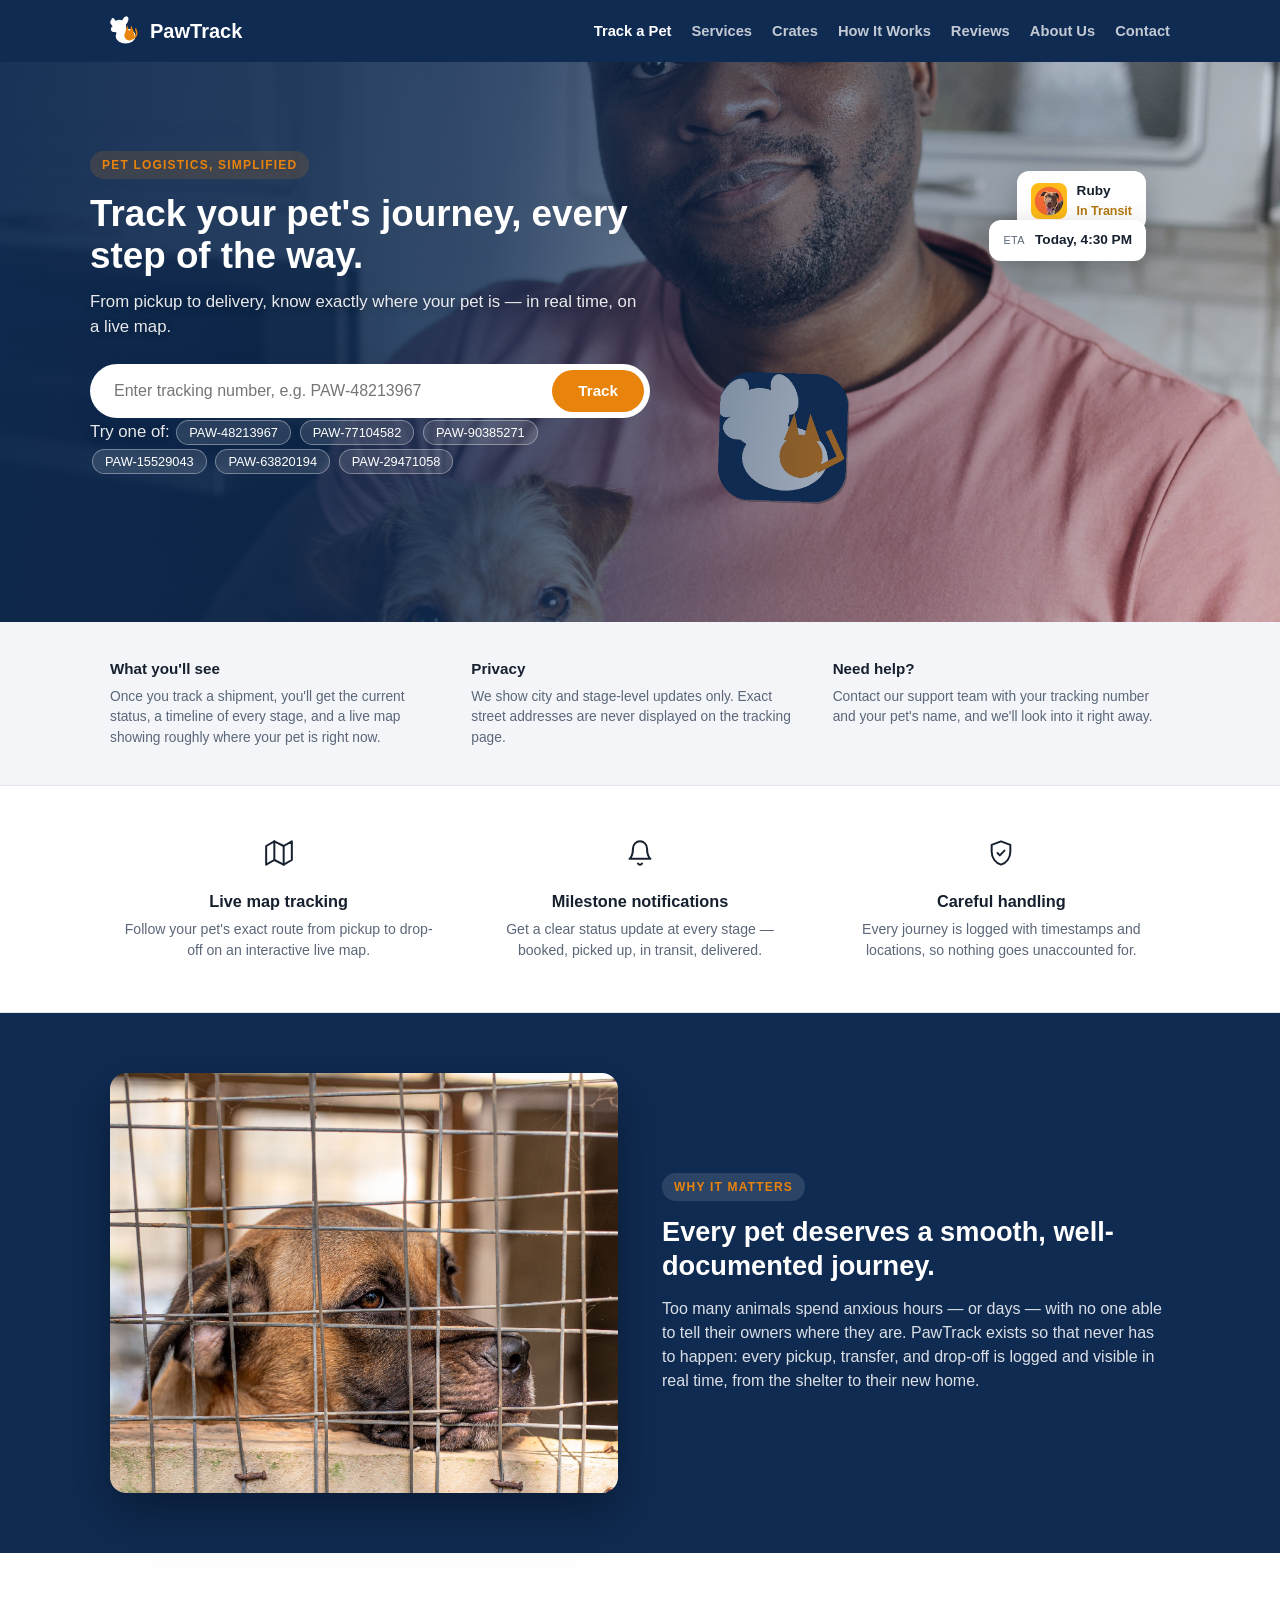
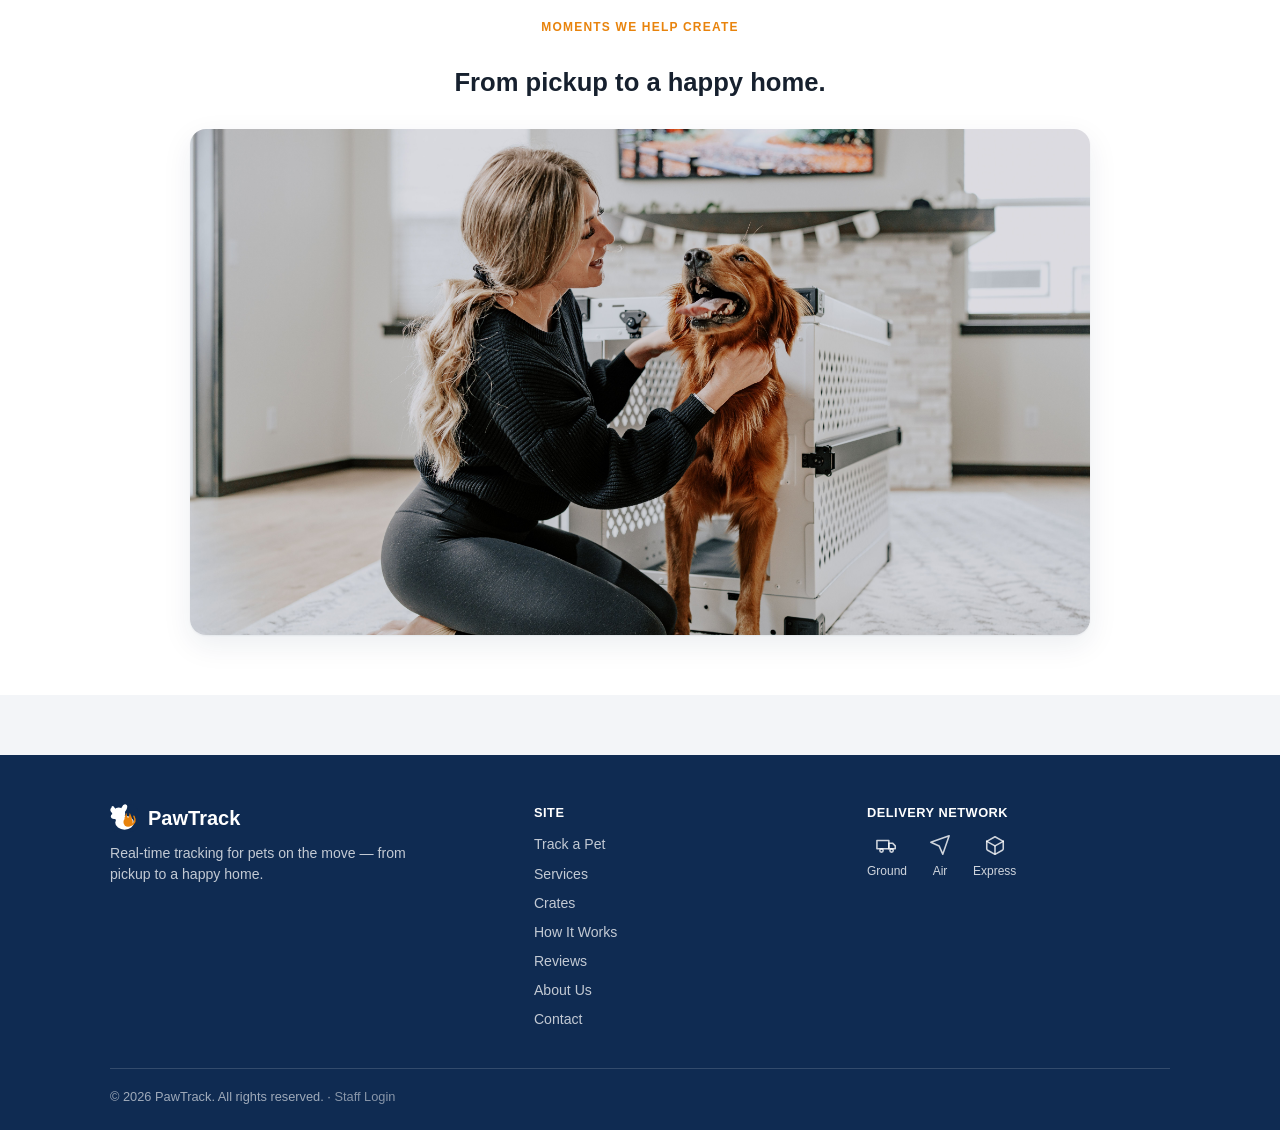
==== index.html @ 861f43b5 "Redesign hero as full-bleed branded photo, add staff login link, and remove placeholder pet images f" ====
<!DOCTYPE html>
<html lang="en">
<head>
<meta charset="UTF-8">
<meta name="viewport" content="width=device-width, initial-scale=1.0">
<title>PawTrack — Pet Transport Tracking</title>
<link rel="icon" type="image/svg+xml" href="assets/logo.svg">
<link rel="stylesheet" href="vendor/leaflet/leaflet.css">
<link rel="stylesheet" href="css/styles.css">
</head>
<body>

<header class="site-header">
  <div class="header-inner">
    <a href="index.html" class="brand">
      <img class="brand-mark" src="assets/logo.svg" width="30" height="30" alt="">
      <span class="brand-name">PawTrack</span>
    </a>
    <nav class="header-nav">
      <a href="index.html" class="nav-link active">Track a Pet</a>
      <a href="service.html" class="nav-link">Services</a>
      <a href="crate.html" class="nav-link">Crates</a>
      <a href="process.html" class="nav-link">How It Works</a>
      <a href="reviews.html" class="nav-link">Reviews</a>
      <a href="about.html" class="nav-link">About Us</a>
      <a href="contact.html" class="nav-link">Contact</a>
    </nav>
  </div>
</header>

<section class="hero">
  <img class="hero-bg-photo" src="assets/photos/stock/hero-branded.jpg" alt="A PawTrack team member delivering a dog to its new home">
  <div class="hero-scrim"></div>
  <div class="hero-inner">
    <div class="hero-copy">
      <span class="eyebrow">PET LOGISTICS, SIMPLIFIED</span>
      <h1>Track your pet's journey, every step of the way.</h1>
      <p>From pickup to delivery, know exactly where your pet is — in real time, on a live map.</p>
      <form id="trackForm" class="track-form">
        <input type="text" id="trackingInput" placeholder="Enter tracking number, e.g. PAW-48213967" autocomplete="off">
        <button type="submit" class="btn btn-primary">Track</button>
      </form>
      <p class="hero-hint">Try one of:
        <button type="button" class="chip" data-demo="PAW-48213967">PAW-48213967</button>
        <button type="button" class="chip" data-demo="PAW-77104582">PAW-77104582</button>
        <button type="button" class="chip" data-demo="PAW-90385271">PAW-90385271</button>
        <button type="button" class="chip" data-demo="PAW-15529043">PAW-15529043</button>
        <button type="button" class="chip" data-demo="PAW-63820194">PAW-63820194</button>
        <button type="button" class="chip" data-demo="PAW-29471058">PAW-29471058</button>
      </p>
    </div>

    <div class="hero-floats">
      <div class="floating-card card-status">
        <img src="assets/photos/ruby.jpg" alt="">
        <div>
          <div class="fc-name">Ruby</div>
          <div class="fc-status">In Transit</div>
        </div>
      </div>
      <div class="floating-card card-eta">
        <div class="fc-eta-label">ETA</div>
        <div class="fc-eta-value">Today, 4:30 PM</div>
      </div>
    </div>
  </div>
</section>

<section class="info-callouts">
  <div class="info-callouts-inner">
    <div class="info-callout">
      <h3>What you'll see</h3>
      <p>Once you track a shipment, you'll get the current status, a timeline of every stage, and a live map showing roughly where your pet is right now.</p>
    </div>
    <div class="info-callout">
      <h3>Privacy</h3>
      <p>We show city and stage-level updates only. Exact street addresses are never displayed on the tracking page.</p>
    </div>
    <div class="info-callout">
      <h3>Need help?</h3>
      <p>Contact our support team with your tracking number and your pet's name, and we'll look into it right away.</p>
    </div>
  </div>
</section>

<section class="features">
  <div class="features-inner">
    <div class="feature">
      <div class="feature-icon">
        <svg viewBox="0 0 24 24" width="28" height="28" fill="none" stroke="currentColor" stroke-width="1.7" stroke-linecap="round" stroke-linejoin="round"><polygon points="1 6 1 22 8 18 16 22 23 18 23 2 16 6 8 2 1 6"/><line x1="8" y1="2" x2="8" y2="18"/><line x1="16" y1="6" x2="16" y2="22"/></svg>
      </div>
      <h3>Live map tracking</h3>
      <p>Follow your pet's exact route from pickup to drop-off on an interactive live map.</p>
    </div>
    <div class="feature">
      <div class="feature-icon">
        <svg viewBox="0 0 24 24" width="28" height="28" fill="none" stroke="currentColor" stroke-width="1.7" stroke-linecap="round" stroke-linejoin="round"><path d="M18 8a6 6 0 0 0-12 0c0 7-3 9-3 9h18s-3-2-3-9"/><path d="M13.73 21a2 2 0 0 1-3.46 0"/></svg>
      </div>
      <h3>Milestone notifications</h3>
      <p>Get a clear status update at every stage — booked, picked up, in transit, delivered.</p>
    </div>
    <div class="feature">
      <div class="feature-icon">
        <svg viewBox="0 0 24 24" width="28" height="28" fill="none" stroke="currentColor" stroke-width="1.7" stroke-linecap="round" stroke-linejoin="round"><path d="M12 2 4 5v6c0 5.25 3.4 9.74 8 11 4.6-1.26 8-5.75 8-11V5l-8-3z"/><polyline points="9 12 11 14 15 10"/></svg>
      </div>
      <h3>Careful handling</h3>
      <p>Every journey is logged with timestamps and locations, so nothing goes unaccounted for.</p>
    </div>
  </div>
</section>

<section class="story">
  <div class="story-inner">
    <img class="story-photo" src="assets/photos/stock/kennel-dog.jpg" alt="A dog waiting in a shelter kennel">
    <div class="story-copy">
      <span class="eyebrow eyebrow-dark">WHY IT MATTERS</span>
      <h2>Every pet deserves a smooth, well-documented journey.</h2>
      <p>Too many animals spend anxious hours — or days — with no one able to tell their owners where they are. PawTrack exists so that never has to happen: every pickup, transfer, and drop-off is logged and visible in real time, from the shelter to their new home.</p>
    </div>
  </div>
</section>

<section class="gallery">
  <div class="gallery-inner">
    <span class="eyebrow eyebrow-dark">MOMENTS WE HELP CREATE</span>
    <h2>From pickup to a happy home.</h2>
    <div class="carousel" id="carousel">
      <img src="assets/photos/stock/delivered-crate.jpg" alt="A dog greeting its owner beside an open travel crate at home" class="carousel-slide active">
      <img src="assets/photos/stock/child-with-dog.jpg" alt="A child hugging a puppy" class="carousel-slide">
      <img src="assets/photos/stock/family-with-cat.jpg" alt="A mother and daughter with their cat by the fireplace" class="carousel-slide">
    </div>
  </div>
</section>

<main class="container">

  <div id="notFound" class="not-found" hidden>
    <p>We couldn't find a shipment with that tracking number. Please double-check and try again.</p>
  </div>

  <section id="resultView" class="result-view" hidden>

    <div class="summary-card">
      <img id="petPhoto" class="summary-photo" alt="">
      <div class="summary-info">
        <div class="summary-top">
          <div>
            <h2 id="petName"></h2>
            <div class="summary-meta" id="petMeta"></div>
          </div>
          <span id="statusPill" class="status-pill"></span>
        </div>
        <div class="route-line">
          <div class="route-point">
            <div class="route-label">From</div>
            <div class="route-place" id="originName"></div>
          </div>
          <div class="route-arrow" aria-hidden="true">→</div>
          <div class="route-point">
            <div class="route-label">To</div>
            <div class="route-place" id="destName"></div>
          </div>
        </div>
        <div class="tracking-number">Tracking # <strong id="trackingNumberDisplay"></strong></div>
      </div>
    </div>

    <section class="stage-tracker" id="stageTracker" aria-label="Shipment progress">
      <!-- filled by JS -->
    </section>

    <div class="map-and-log">
      <div class="map-card">
        <div id="map"></div>
      </div>
      <div class="log-card">
        <h3>Tracking history</h3>
        <ul id="eventLog" class="event-log"></ul>
      </div>
    </div>

  </section>

</main>

<footer class="site-footer">
  <div class="footer-inner">
    <div class="footer-top">
      <div class="footer-brand">
        <a href="index.html" class="brand">
          <img class="brand-mark" src="assets/logo.svg" width="28" height="28" alt="">
          <span class="brand-name">PawTrack</span>
        </a>
        <p>Real-time tracking for pets on the move — from pickup to a happy home.</p>
      </div>
      <div class="footer-links">
        <h4>Site</h4>
        <a href="index.html">Track a Pet</a>
        <a href="service.html">Services</a>
        <a href="crate.html">Crates</a>
        <a href="process.html">How It Works</a>
        <a href="reviews.html">Reviews</a>
        <a href="about.html">About Us</a>
        <a href="contact.html">Contact</a>
      </div>
      <div class="footer-network">
        <h4>Delivery Network</h4>
        <div class="network-icons">
          <div class="network-icon">
            <svg viewBox="0 0 24 24" width="22" height="22" fill="none" stroke="currentColor" stroke-width="1.7" stroke-linecap="round" stroke-linejoin="round"><rect x="1" y="7" width="13" height="9"/><path d="M14 10h4l3 3v3h-7z"/><circle cx="6" cy="18" r="1.8"/><circle cx="17" cy="18" r="1.8"/></svg>
            <span>Ground</span>
          </div>
          <div class="network-icon">
            <svg viewBox="0 0 24 24" width="22" height="22" fill="none" stroke="currentColor" stroke-width="1.7" stroke-linecap="round" stroke-linejoin="round"><polygon points="22 2 15 22 11 13 2 9 22 2"/></svg>
            <span>Air</span>
          </div>
          <div class="network-icon">
            <svg viewBox="0 0 24 24" width="22" height="22" fill="none" stroke="currentColor" stroke-width="1.7" stroke-linecap="round" stroke-linejoin="round"><path d="M21 8v8a2 2 0 0 1-1 1.7l-7 4a2 2 0 0 1-2 0l-7-4A2 2 0 0 1 3 16V8"/><path d="M3 8l9 5 9-5"/><path d="M12 13v9"/><path d="M3 8l9-5 9 5"/></svg>
            <span>Express</span>
          </div>
        </div>
      </div>
    </div>
    <div class="footer-bottom">
      <p>&copy; <span class="js-year"></span> PawTrack. All rights reserved. · <a href="admin.html" class="staff-link">Staff Login</a></p>
    </div>
  </div>
</footer>

<script src="vendor/leaflet/leaflet.js"></script>
<script src="js/shipments.js"></script>
<script src="js/app.js"></script>
<script src="js/site.js"></script>
</body>
</html>
---- vendor/leaflet/leaflet.css ----
/* required styles */

.leaflet-pane,
.leaflet-tile,
.leaflet-marker-icon,
.leaflet-marker-shadow,
.leaflet-tile-container,
.leaflet-pane > svg,
.leaflet-pane > canvas,
.leaflet-zoom-box,
.leaflet-image-layer,
.leaflet-layer {
	position: absolute;
	left: 0;
	top: 0;
	}
.leaflet-container {
	overflow: hidden;
	}
.leaflet-tile,
.leaflet-marker-icon,
.leaflet-marker-shadow {
	-webkit-user-select: none;
	   -moz-user-select: none;
	        user-select: none;
	  -webkit-user-drag: none;
	}
/* Prevents IE11 from highlighting tiles in blue */
.leaflet-tile::selection {
	background: transparent;
}
/* Safari renders non-retina tile on retina better with this, but Chrome is worse */
.leaflet-safari .leaflet-tile {
	image-rendering: -webkit-optimize-contrast;
	}
/* hack that prevents hw layers "stretching" when loading new tiles */
.leaflet-safari .leaflet-tile-container {
	width: 1600px;
	height: 1600px;
	-webkit-transform-origin: 0 0;
	}
.leaflet-marker-icon,
.leaflet-marker-shadow {
	display: block;
	}
/* .leaflet-container svg: reset svg max-width decleration shipped in Joomla! (joomla.org) 3.x */
/* .leaflet-container img: map is broken in FF if you have max-width: 100% on tiles */
.leaflet-container .leaflet-overlay-pane svg {
	max-width: none !important;
	max-height: none !important;
	}
.leaflet-container .leaflet-marker-pane img,
.leaflet-container .leaflet-shadow-pane img,
.leaflet-container .leaflet-tile-pane img,
.leaflet-container img.leaflet-image-layer,
.leaflet-container .leaflet-tile {
	max-width: none !important;
	max-height: none !important;
	width: auto;
	padding: 0;
	}

.leaflet-container img.leaflet-tile {
	/* See: https://bugs.chromium.org/p/chromium/issues/detail?id=600120 */
	mix-blend-mode: plus-lighter;
}

.leaflet-container.leaflet-touch-zoom {
	-ms-touch-action: pan-x pan-y;
	touch-action: pan-x pan-y;
	}
.leaflet-container.leaflet-touch-drag {
	-ms-touch-action: pinch-zoom;
	/* Fallback for FF which doesn't support pinch-zoom */
	touch-action: none;
	touch-action: pinch-zoom;
}
.leaflet-container.leaflet-touch-drag.leaflet-touch-zoom {
	-ms-touch-action: none;
	touch-action: none;
}
.leaflet-container {
	-webkit-tap-highlight-color: transparent;
}
.leaflet-container a {
	-webkit-tap-highlight-color: rgba(51, 181, 229, 0.4);
}
.leaflet-tile {
	filter: inherit;
	visibility: hidden;
	}
.leaflet-tile-loaded {
	visibility: inherit;
	}
.leaflet-zoom-box {
	width: 0;
	height: 0;
	-moz-box-sizing: border-box;
	     box-sizing: border-box;
	z-index: 800;
	}
/* workaround for https://bugzilla.mozilla.org/show_bug.cgi?id=888319 */
.leaflet-overlay-pane svg {
	-moz-user-select: none;
	}

.leaflet-pane         { z-index: 400; }

.leaflet-tile-pane    { z-index: 200; }
.leaflet-overlay-pane { z-index: 400; }
.leaflet-shadow-pane  { z-index: 500; }
.leaflet-marker-pane  { z-index: 600; }
.leaflet-tooltip-pane   { z-index: 650; }
.leaflet-popup-pane   { z-index: 700; }

.leaflet-map-pane canvas { z-index: 100; }
.leaflet-map-pane svg    { z-index: 200; }

.leaflet-vml-shape {
	width: 1px;
	height: 1px;
	}
.lvml {
	behavior: url(#default#VML);
	display: inline-block;
	position: absolute;
	}


/* control positioning */

.leaflet-control {
	position: relative;
	z-index: 800;
	pointer-events: visiblePainted; /* IE 9-10 doesn't have auto */
	pointer-events: auto;
	}
.leaflet-top,
.leaflet-bottom {
	position: absolute;
	z-index: 1000;
	pointer-events: none;
	}
.leaflet-top {
	top: 0;
	}
.leaflet-right {
	right: 0;
	}
.leaflet-bottom {
	bottom: 0;
	}
.leaflet-left {
	left: 0;
	}
.leaflet-control {
	float: left;
	clear: both;
	}
.leaflet-right .leaflet-control {
	float: right;
	}
.leaflet-top .leaflet-control {
	margin-top: 10px;
	}
.leaflet-bottom .leaflet-control {
	margin-bottom: 10px;
	}
.leaflet-left .leaflet-control {
	margin-left: 10px;
	}
.leaflet-right .leaflet-control {
	margin-right: 10px;
	}


/* zoom and fade animations */

.leaflet-fade-anim .leaflet-popup {
	opacity: 0;
	-webkit-transition: opacity 0.2s linear;
	   -moz-transition: opacity 0.2s linear;
	        transition: opacity 0.2s linear;
	}
.leaflet-fade-anim .leaflet-map-pane .leaflet-popup {
	opacity: 1;
	}
.leaflet-zoom-animated {
	-webkit-transform-origin: 0 0;
	    -ms-transform-origin: 0 0;
	        transform-origin: 0 0;
	}
svg.leaflet-zoom-animated {
	will-change: transform;
}

.leaflet-zoom-anim .leaflet-zoom-animated {
	-webkit-transition: -webkit-transform 0.25s cubic-bezier(0,0,0.25,1);
	   -moz-transition:    -moz-transform 0.25s cubic-bezier(0,0,0.25,1);
	        transition:         transform 0.25s cubic-bezier(0,0,0.25,1);
	}
.leaflet-zoom-anim .leaflet-tile,
.leaflet-pan-anim .leaflet-tile {
	-webkit-transition: none;
	   -moz-transition: none;
	        transition: none;
	}

.leaflet-zoom-anim .leaflet-zoom-hide {
	visibility: hidden;
	}


/* cursors */

.leaflet-interactive {
	cursor: pointer;
	}
.leaflet-grab {
	cursor: -webkit-grab;
	cursor:    -moz-grab;
	cursor:         grab;
	}
.leaflet-crosshair,
.leaflet-crosshair .leaflet-interactive {
	cursor: crosshair;
	}
.leaflet-popup-pane,
.leaflet-control {
	cursor: auto;
	}
.leaflet-dragging .leaflet-grab,
.leaflet-dragging .leaflet-grab .leaflet-interactive,
.leaflet-dragging .leaflet-marker-draggable {
	cursor: move;
	cursor: -webkit-grabbing;
	cursor:    -moz-grabbing;
	cursor:         grabbing;
	}

/* marker & overlays interactivity */
.leaflet-marker-icon,
.leaflet-marker-shadow,
.leaflet-image-layer,
.leaflet-pane > svg path,
.leaflet-tile-container {
	pointer-events: none;
	}

.leaflet-marker-icon.leaflet-interactive,
.leaflet-image-layer.leaflet-interactive,
.leaflet-pane > svg path.leaflet-interactive,
svg.leaflet-image-layer.leaflet-interactive path {
	pointer-events: visiblePainted; /* IE 9-10 doesn't have auto */
	pointer-events: auto;
	}

/* visual tweaks */

.leaflet-container {
	background: #ddd;
	outline-offset: 1px;
	}
.leaflet-container a {
	color: #0078A8;
	}
.leaflet-zoom-box {
	border: 2px dotted #38f;
	background: rgba(255,255,255,0.5);
	}


/* general typography */
.leaflet-container {
	font-family: "Helvetica Neue", Arial, Helvetica, sans-serif;
	font-size: 12px;
	font-size: 0.75rem;
	line-height: 1.5;
	}


/* general toolbar styles */

.leaflet-bar {
	box-shadow: 0 1px 5px rgba(0,0,0,0.65);
	border-radius: 4px;
	}
.leaflet-bar a {
	background-color: #fff;
	border-bottom: 1px solid #ccc;
	width: 26px;
	height: 26px;
	line-height: 26px;
	display: block;
	text-align: center;
	text-decoration: none;
	color: black;
	}
.leaflet-bar a,
.leaflet-control-layers-toggle {
	background-position: 50% 50%;
	background-repeat: no-repeat;
	display: block;
	}
.leaflet-bar a:hover,
.leaflet-bar a:focus {
	background-color: #f4f4f4;
	}
.leaflet-bar a:first-child {
	border-top-left-radius: 4px;
	border-top-right-radius: 4px;
	}
.leaflet-bar a:last-child {
	border-bottom-left-radius: 4px;
	border-bottom-right-radius: 4px;
	border-bottom: none;
	}
.leaflet-bar a.leaflet-disabled {
	cursor: default;
	background-color: #f4f4f4;
	color: #bbb;
	}

.leaflet-touch .leaflet-bar a {
	width: 30px;
	height: 30px;
	line-height: 30px;
	}
.leaflet-touch .leaflet-bar a:first-child {
	border-top-left-radius: 2px;
	border-top-right-radius: 2px;
	}
.leaflet-touch .leaflet-bar a:last-child {
	border-bottom-left-radius: 2px;
	border-bottom-right-radius: 2px;
	}

/* zoom control */

.leaflet-control-zoom-in,
.leaflet-control-zoom-out {
	font: bold 18px 'Lucida Console', Monaco, monospace;
	text-indent: 1px;
	}

.leaflet-touch .leaflet-control-zoom-in, .leaflet-touch .leaflet-control-zoom-out  {
	font-size: 22px;
	}


/* layers control */

.leaflet-control-layers {
	box-shadow: 0 1px 5px rgba(0,0,0,0.4);
	background: #fff;
	border-radius: 5px;
	}
.leaflet-control-layers-toggle {
	background-image: url(images/layers.png);
	width: 36px;
	height: 36px;
	}
.leaflet-retina .leaflet-control-layers-toggle {
	background-image: url(images/layers-2x.png);
	background-size: 26px 26px;
	}
.leaflet-touch .leaflet-control-layers-toggle {
	width: 44px;
	height: 44px;
	}
.leaflet-control-layers .leaflet-control-layers-list,
.leaflet-control-layers-expanded .leaflet-control-layers-toggle {
	display: none;
	}
.leaflet-control-layers-expanded .leaflet-control-layers-list {
	display: block;
	position: relative;
	}
.leaflet-control-layers-expanded {
	padding: 6px 10px 6px 6px;
	color: #333;
	background: #fff;
	}
.leaflet-control-layers-scrollbar {
	overflow-y: scroll;
	overflow-x: hidden;
	padding-right: 5px;
	}
.leaflet-control-layers-selector {
	margin-top: 2px;
	position: relative;
	top: 1px;
	}
.leaflet-control-layers label {
	display: block;
	font-size: 13px;
	font-size: 1.08333em;
	}
.leaflet-control-layers-separator {
	height: 0;
	border-top: 1px solid #ddd;
	margin: 5px -10px 5px -6px;
	}

/* Default icon URLs */
.leaflet-default-icon-path { /* used only in path-guessing heuristic, see L.Icon.Default */
	background-image: url(images/marker-icon.png);
	}


/* attribution and scale controls */

.leaflet-container .leaflet-control-attribution {
	background: #fff;
	background: rgba(255, 255, 255, 0.8);
	margin: 0;
	}
.leaflet-control-attribution,
.leaflet-control-scale-line {
	padding: 0 5px;
	color: #333;
	line-height: 1.4;
	}
.leaflet-control-attribution a {
	text-decoration: none;
	}
.leaflet-control-attribution a:hover,
.leaflet-control-attribution a:focus {
	text-decoration: underline;
	}
.leaflet-attribution-flag {
	display: inline !important;
	vertical-align: baseline !important;
	width: 1em;
	height: 0.6669em;
	}
.leaflet-left .leaflet-control-scale {
	margin-left: 5px;
	}
.leaflet-bottom .leaflet-control-scale {
	margin-bottom: 5px;
	}
.leaflet-control-scale-line {
	border: 2px solid #777;
	border-top: none;
	line-height: 1.1;
	padding: 2px 5px 1px;
	white-space: nowrap;
	-moz-box-sizing: border-box;
	     box-sizing: border-box;
	background: rgba(255, 255, 255, 0.8);
	text-shadow: 1px 1px #fff;
	}
.leaflet-control-scale-line:not(:first-child) {
	border-top: 2px solid #777;
	border-bottom: none;
	margin-top: -2px;
	}
.leaflet-control-scale-line:not(:first-child):not(:last-child) {
	border-bottom: 2px solid #777;
	}

.leaflet-touch .leaflet-control-attribution,
.leaflet-touch .leaflet-control-layers,
.leaflet-touch .leaflet-bar {
	box-shadow: none;
	}
.leaflet-touch .leaflet-control-layers,
.leaflet-touch .leaflet-bar {
	border: 2px solid rgba(0,0,0,0.2);
	background-clip: padding-box;
	}


/* popup */

.leaflet-popup {
	position: absolute;
	text-align: center;
	margin-bottom: 20px;
	}
.leaflet-popup-content-wrapper {
	padding: 1px;
	text-align: left;
	border-radius: 12px;
	}
.leaflet-popup-content {
	margin: 13px 24px 13px 20px;
	line-height: 1.3;
	font-size: 13px;
	font-size: 1.08333em;
	min-height: 1px;
	}
.leaflet-popup-content p {
	margin: 17px 0;
	margin: 1.3em 0;
	}
.leaflet-popup-tip-container {
	width: 40px;
	height: 20px;
	position: absolute;
	left: 50%;
	margin-top: -1px;
	margin-left: -20px;
	overflow: hidden;
	pointer-events: none;
	}
.leaflet-popup-tip {
	width: 17px;
	height: 17px;
	padding: 1px;

	margin: -10px auto 0;
	pointer-events: auto;

	-webkit-transform: rotate(45deg);
	   -moz-transform: rotate(45deg);
	    -ms-transform: rotate(45deg);
	        transform: rotate(45deg);
	}
.leaflet-popup-content-wrapper,
.leaflet-popup-tip {
	background: white;
	color: #333;
	box-shadow: 0 3px 14px rgba(0,0,0,0.4);
	}
.leaflet-container a.leaflet-popup-close-button {
	position: absolute;
	top: 0;
	right: 0;
	border: none;
	text-align: center;
	width: 24px;
	height: 24px;
	font: 16px/24px Tahoma, Verdana, sans-serif;
	color: #757575;
	text-decoration: none;
	background: transparent;
	}
.leaflet-container a.leaflet-popup-close-button:hover,
.leaflet-container a.leaflet-popup-close-button:focus {
	color: #585858;
	}
.leaflet-popup-scrolled {
	overflow: auto;
	}

.leaflet-oldie .leaflet-popup-content-wrapper {
	-ms-zoom: 1;
	}
.leaflet-oldie .leaflet-popup-tip {
	width: 24px;
	margin: 0 auto;

	-ms-filter: "progid:DXImageTransform.Microsoft.Matrix(M11=0.70710678, M12=0.70710678, M21=-0.70710678, M22=0.70710678)";
	filter: progid:DXImageTransform.Microsoft.Matrix(M11=0.70710678, M12=0.70710678, M21=-0.70710678, M22=0.70710678);
	}

.leaflet-oldie .leaflet-control-zoom,
.leaflet-oldie .leaflet-control-layers,
.leaflet-oldie .leaflet-popup-content-wrapper,
.leaflet-oldie .leaflet-popup-tip {
	border: 1px solid #999;
	}


/* div icon */

.leaflet-div-icon {
	background: #fff;
	border: 1px solid #666;
	}


/* Tooltip */
/* Base styles for the element that has a tooltip */
.leaflet-tooltip {
	position: absolute;
	padding: 6px;
	background-color: #fff;
	border: 1px solid #fff;
	border-radius: 3px;
	color: #222;
	white-space: nowrap;
	-webkit-user-select: none;
	-moz-user-select: none;
	-ms-user-select: none;
	user-select: none;
	pointer-events: none;
	box-shadow: 0 1px 3px rgba(0,0,0,0.4);
	}
.leaflet-tooltip.leaflet-interactive {
	cursor: pointer;
	pointer-events: auto;
	}
.leaflet-tooltip-top:before,
.leaflet-tooltip-bottom:before,
.leaflet-tooltip-left:before,
.leaflet-tooltip-right:before {
	position: absolute;
	pointer-events: none;
	border: 6px solid transparent;
	background: transparent;
	content: "";
	}

/* Directions */

.leaflet-tooltip-bottom {
	margin-top: 6px;
}
.leaflet-tooltip-top {
	margin-top: -6px;
}
.leaflet-tooltip-bottom:before,
.leaflet-tooltip-top:before {
	left: 50%;
	margin-left: -6px;
	}
.leaflet-tooltip-top:before {
	bottom: 0;
	margin-bottom: -12px;
	border-top-color: #fff;
	}
.leaflet-tooltip-bottom:before {
	top: 0;
	margin-top: -12px;
	margin-left: -6px;
	border-bottom-color: #fff;
	}
.leaflet-tooltip-left {
	margin-left: -6px;
}
.leaflet-tooltip-right {
	margin-left: 6px;
}
.leaflet-tooltip-left:before,
.leaflet-tooltip-right:before {
	top: 50%;
	margin-top: -6px;
	}
.leaflet-tooltip-left:before {
	right: 0;
	margin-right: -12px;
	border-left-color: #fff;
	}
.leaflet-tooltip-right:before {
	left: 0;
	margin-left: -12px;
	border-right-color: #fff;
	}

/* Printing */

@media print {
	/* Prevent printers from removing background-images of controls. */
	.leaflet-control {
		-webkit-print-color-adjust: exact;
		print-color-adjust: exact;
		}
	}
---- css/styles.css ----
:root {
  --bg: #f3f5f8;
  --surface: #ffffff;
  --border: #e2e6ec;
  --text: #16202e;
  --text-muted: #5b6779;
  --navy: #0f2b52;
  --navy-light: #1f4fa3;
  --accent: #e8830c;
  --accent-hover: #cf7307;
  --success: #1c8a5a;
  --warn: #b4770f;
  --danger: #c23b30;
  --radius: 14px;
  --shadow: 0 1px 2px rgba(15, 43, 82, 0.06), 0 10px 30px rgba(15, 43, 82, 0.08);
}

@media (prefers-color-scheme: dark) {
  :root:not([data-theme="light"]) {
    --bg: #0f1420;
    --surface: #171e2c;
    --border: #2b3345;
    --text: #eef1f6;
    --text-muted: #98a2b5;
    --navy: #16345f;
    --navy-light: #3a6bc4;
    --accent: #f2a03d;
    --accent-hover: #f7b25c;
    --shadow: 0 1px 2px rgba(0,0,0,0.4), 0 10px 30px rgba(0,0,0,0.35);
  }
}
:root[data-theme="dark"] {
  --bg: #0f1420;
  --surface: #171e2c;
  --border: #2b3345;
  --text: #eef1f6;
  --text-muted: #98a2b5;
  --navy: #16345f;
  --navy-light: #3a6bc4;
  --accent: #f2a03d;
  --accent-hover: #f7b25c;
  --shadow: 0 1px 2px rgba(0,0,0,0.4), 0 10px 30px rgba(0,0,0,0.35);
}

* { box-sizing: border-box; }
[hidden] { display: none !important; }

body {
  margin: 0;
  background: var(--bg);
  color: var(--text);
  font-family: -apple-system, BlinkMacSystemFont, "Segoe UI", Roboto, Helvetica, Arial, sans-serif;
  line-height: 1.5;
}

.site-header {
  background: var(--navy);
  color: #fff;
}
.header-inner {
  max-width: 1100px;
  margin: 0 auto;
  padding: 16px 20px;
  display: flex;
  align-items: center;
  justify-content: space-between;
}
.brand { display: flex; align-items: center; gap: 10px; font-weight: 700; font-size: 1.25rem; color: #fff; text-decoration: none; }
.brand-mark { border-radius: 8px; display: block; }
.header-nav { display: flex; gap: 20px; flex-wrap: wrap; justify-content: flex-end; }
.nav-link { color: rgba(255,255,255,0.75); text-decoration: none; font-weight: 600; font-size: 0.92rem; }
.nav-link.active, .nav-link:hover { color: #fff; }

.hero {
  position: relative;
  color: #fff;
  padding: 56px 20px 90px;
  min-height: 560px;
  display: flex;
  align-items: center;
  overflow: hidden;
  background: var(--navy);
}
.hero-bg-photo {
  position: absolute;
  inset: 0;
  width: 100%;
  height: 100%;
  object-fit: cover;
  object-position: 65% 38%;
  z-index: 0;
}
.hero-scrim {
  position: absolute;
  inset: 0;
  background: linear-gradient(100deg, rgba(15,43,82,0.95) 0%, rgba(15,43,82,0.82) 38%, rgba(15,43,82,0.4) 65%, rgba(15,43,82,0.15) 100%);
  z-index: 1;
}
.hero-inner {
  position: relative;
  z-index: 2;
  max-width: 1100px;
  margin: 0 auto;
  width: 100%;
}
.hero h1 { font-size: 2.3rem; margin: 0 0 12px; line-height: 1.15; }
.hero p { color: rgba(255,255,255,0.9); margin: 0 0 24px; font-size: 1.05rem; text-shadow: 0 1px 8px rgba(0,0,0,0.3); }

.hero-copy { text-align: left; max-width: 560px; }

.eyebrow {
  display: inline-block;
  font-size: 0.75rem;
  font-weight: 800;
  letter-spacing: 0.1em;
  color: var(--accent);
  background: rgba(232, 131, 12, 0.15);
  padding: 5px 12px;
  border-radius: 999px;
  margin-bottom: 14px;
}

.hero-floats {
  position: absolute;
  top: 0;
  left: 50%;
  width: 100%;
  max-width: 1100px;
  height: 100%;
  transform: translateX(-50%);
  z-index: 2;
  pointer-events: none;
}

.floating-card {
  position: absolute;
  background: #fff;
  color: var(--text);
  border-radius: 12px;
  box-shadow: 0 10px 30px rgba(0,0,0,0.25);
  padding: 10px 14px;
  display: flex;
  align-items: center;
  gap: 10px;
  font-size: 0.85rem;
}
.card-status { top: 6%; right: 4%; }
.card-status img { width: 36px; height: 36px; border-radius: 8px; object-fit: cover; }
.fc-name { font-weight: 700; }
.fc-status { color: var(--warn); font-size: 0.78rem; font-weight: 600; }
.card-eta { top: 20%; right: 4%; text-align: right; }
.fc-eta-label { font-size: 0.68rem; color: var(--text-muted); text-transform: uppercase; letter-spacing: 0.04em; }
.fc-eta-value { font-weight: 700; }

.features {
  background: var(--surface);
  border-bottom: 1px solid var(--border);
}
.features-inner {
  max-width: 1100px;
  margin: 0 auto;
  padding: 40px 20px;
  display: grid;
  grid-template-columns: repeat(3, 1fr);
  gap: 24px;
}
.feature { text-align: center; padding: 10px; }
.feature-icon { font-size: 1.8rem; margin-bottom: 10px; }
.feature h3 { margin: 0 0 6px; font-size: 1.02rem; }
.feature p { margin: 0; color: var(--text-muted); font-size: 0.88rem; }

@media (max-width: 860px) {
  .hero-copy { text-align: center; margin: 0 auto; }
  .hero-floats { display: none; }
  .features-inner { grid-template-columns: 1fr; }
}

@media (max-width: 560px) {
  .header-inner { flex-direction: column; gap: 10px; padding: 14px 20px; }
  .header-nav { gap: 8px 14px; justify-content: center; }
}

.track-form {
  display: flex;
  gap: 10px;
  background: #fff;
  padding: 6px;
  border-radius: 999px;
  box-shadow: var(--shadow);
}
.track-form input {
  flex: 1;
  border: none;
  background: transparent;
  padding: 12px 18px;
  font-size: 1rem;
  color: var(--text);
  outline: none;
}

.btn {
  display: inline-block;
  border: none;
  border-radius: 999px;
  padding: 12px 26px;
  font-size: 0.95rem;
  font-weight: 700;
  cursor: pointer;
  text-decoration: none;
  transition: background 0.15s ease, transform 0.05s ease;
}
.btn:active { transform: scale(0.97); }
.btn-primary { background: var(--accent); color: #fff; }
.btn-primary:hover { background: var(--accent-hover); }

.btn-neutral { background: var(--border); color: var(--text); }
.btn-neutral:hover { background: var(--text-muted); color: #fff; }

.hero-hint { margin-top: 18px; font-size: 0.85rem; color: rgba(255,255,255,0.8); }
.chip {
  background: rgba(255,255,255,0.12);
  border: 1px solid rgba(255,255,255,0.35);
  color: #fff;
  border-radius: 999px;
  padding: 4px 12px;
  font-size: 0.8rem;
  cursor: pointer;
  margin: 2px;
}
.chip:hover { background: rgba(255,255,255,0.22); }

.container {
  max-width: 1100px;
  margin: 40px auto 60px;
  padding: 0 20px;
  position: relative;
}

.not-found {
  background: var(--surface);
  border: 1px solid var(--border);
  border-radius: var(--radius);
  padding: 40px;
  text-align: center;
  color: var(--text-muted);
  box-shadow: var(--shadow);
  margin-top: 34px;
}

.summary-card {
  background: var(--surface);
  border: 1px solid var(--border);
  border-radius: var(--radius);
  box-shadow: var(--shadow);
  padding: 20px;
  display: flex;
  gap: 20px;
}
.summary-photo {
  width: 110px; height: 110px;
  border-radius: 12px;
  object-fit: cover;
  flex-shrink: 0;
}
.summary-info { flex: 1; min-width: 0; }
.summary-top { display: flex; justify-content: space-between; align-items: flex-start; gap: 10px; flex-wrap: wrap; }
.summary-info h2 { margin: 0 0 2px; font-size: 1.3rem; }
.summary-meta { color: var(--text-muted); font-size: 0.9rem; }

.status-pill {
  display: inline-block;
  font-weight: 700;
  font-size: 0.78rem;
  text-transform: uppercase;
  letter-spacing: 0.03em;
  padding: 6px 14px;
  border-radius: 999px;
  color: #fff;
  white-space: nowrap;
}
.status-Booked { background: #6b7280; }
.status-Picked-Up { background: var(--navy-light); }
.status-In-Transit { background: var(--warn); }
.status-Out-for-Delivery { background: var(--accent); }
.status-Delivered { background: var(--success); }

.route-line { display: flex; align-items: center; gap: 14px; margin: 14px 0 10px; }
.route-label { font-size: 0.72rem; text-transform: uppercase; color: var(--text-muted); letter-spacing: 0.04em; }
.route-place { font-weight: 600; }
.route-arrow { color: var(--text-muted); }

.tracking-number { font-size: 0.85rem; color: var(--text-muted); }
.tracking-number strong { color: var(--text); letter-spacing: 0.02em; }

.stage-tracker {
  display: flex;
  justify-content: space-between;
  background: var(--surface);
  border: 1px solid var(--border);
  border-radius: var(--radius);
  box-shadow: var(--shadow);
  padding: 28px 24px 20px;
  margin-top: 20px;
  position: relative;
}
.stage {
  flex: 1;
  text-align: center;
  position: relative;
  padding: 0 6px;
}
.stage::before {
  content: "";
  position: absolute;
  top: 15px; left: -50%; width: 100%;
  height: 3px;
  background: var(--border);
  z-index: 0;
}
.stage:first-child::before { display: none; }
.stage.done::before { background: var(--accent); }

.stage-dot {
  width: 32px; height: 32px;
  border-radius: 50%;
  background: var(--border);
  color: var(--text-muted);
  display: flex; align-items: center; justify-content: center;
  font-weight: 700;
  font-size: 0.85rem;
  margin: 0 auto 8px;
  position: relative;
  z-index: 1;
}
.stage.done .stage-dot { background: var(--accent); color: #fff; }
.stage.current .stage-dot { box-shadow: 0 0 0 5px rgba(232, 131, 12, 0.2); }

.stage-label { font-weight: 700; font-size: 0.85rem; }
.stage-date { font-size: 0.72rem; color: var(--text-muted); margin-top: 2px; min-height: 1.2em; }

.map-and-log {
  display: grid;
  grid-template-columns: 1.4fr 1fr;
  gap: 20px;
  margin-top: 20px;
}
.map-card {
  background: var(--surface);
  border: 1px solid var(--border);
  border-radius: var(--radius);
  box-shadow: var(--shadow);
  overflow: hidden;
}
#map { height: 380px; width: 100%; }

.map-pin {
  display: flex; align-items: center; justify-content: center;
  font-weight: 700;
  font-size: 0.8rem;
  border-radius: 50%;
  color: #fff;
  border: 2px solid #fff;
  box-shadow: 0 1px 4px rgba(0,0,0,0.3);
}
.map-pin-origin { background: var(--navy-light); }
.map-pin-dest { background: var(--success); }

.pulse-dot {
  display: block;
  width: 14px; height: 14px;
  border-radius: 50%;
  background: var(--accent);
  border: 2px solid #fff;
  box-shadow: 0 0 0 0 rgba(232, 131, 12, 0.6);
  animation: pulseRing 1.8s ease-out infinite;
}
@keyframes pulseRing {
  0% { box-shadow: 0 0 0 0 rgba(232, 131, 12, 0.6); }
  100% { box-shadow: 0 0 0 12px rgba(232, 131, 12, 0); }
}

.story { background: var(--navy); color: #fff; }
.story-inner {
  max-width: 1100px;
  margin: 0 auto;
  padding: 60px 20px;
  display: grid;
  grid-template-columns: 1fr 1fr;
  gap: 44px;
  align-items: center;
}
.story-photo { width: 100%; border-radius: 16px; box-shadow: 0 20px 50px rgba(0,0,0,0.35); object-fit: cover; max-height: 420px; }
.story-copy h2 { font-size: 1.7rem; margin: 0 0 14px; line-height: 1.25; }
.story-copy p { color: rgba(255,255,255,0.85); margin: 0; }
.eyebrow-dark { background: rgba(255,255,255,0.12); }

.gallery { background: var(--surface); padding: 60px 20px; text-align: center; }
.gallery-inner { max-width: 900px; margin: 0 auto; }
.gallery h2 { font-size: 1.6rem; margin: 8px 0 28px; }
.carousel {
  position: relative;
  width: 100%;
  aspect-ratio: 16 / 9;
  border-radius: 16px;
  overflow: hidden;
  box-shadow: var(--shadow);
}
.carousel-slide {
  position: absolute; inset: 0;
  width: 100%; height: 100%;
  object-fit: cover;
  opacity: 0;
  transition: opacity 1s ease;
}
.carousel-slide.active { opacity: 1; }

@media (max-width: 760px) {
  .story-inner { grid-template-columns: 1fr; text-align: center; }
}

.page-hero {
  background: linear-gradient(180deg, var(--navy) 0%, var(--navy-light) 140%);
  color: #fff;
  padding: 56px 20px 70px;
}
.page-hero-inner { max-width: 1100px; margin: 0 auto; }
.two-col { display: grid; grid-template-columns: 1fr 1fr; gap: 44px; align-items: center; }
.page-hero-copy h1 { font-size: 2rem; margin: 0 0 14px; line-height: 1.2; }
.page-hero-copy p { color: rgba(255,255,255,0.85); margin: 0 0 14px; }
.page-hero-photo { width: 100%; border-radius: 18px; object-fit: cover; max-height: 460px; box-shadow: 0 20px 50px rgba(0,0,0,0.3); }

.reviews-section { background: var(--surface); padding: 56px 20px; }
.reviews-inner { max-width: 760px; margin: 0 auto; display: flex; flex-direction: column; gap: 22px; }
.review {
  margin: 0;
  background: var(--bg);
  border: 1px solid var(--border);
  border-radius: var(--radius);
  padding: 22px 26px;
}
.review p { margin: 0 0 10px; font-size: 1rem; line-height: 1.5; }
.review cite { font-style: normal; font-weight: 600; color: var(--text-muted); font-size: 0.85rem; }

.share-experience {
  max-width: 760px;
  margin: 40px auto 0;
  text-align: center;
  padding: 30px;
  border-top: 1px solid var(--border);
}
.share-experience h3 { margin: 0 0 4px; }
.share-experience p { margin: 0 0 18px; color: var(--text-muted); }

.info-callouts { background: var(--bg); border-bottom: 1px solid var(--border); }
.info-callouts-inner {
  max-width: 1100px;
  margin: 0 auto;
  padding: 36px 20px;
  display: grid;
  grid-template-columns: repeat(3, 1fr);
  gap: 24px;
}
.info-callout h3 { margin: 0 0 6px; font-size: 0.95rem; }
.info-callout p { margin: 0; color: var(--text-muted); font-size: 0.86rem; }
@media (max-width: 760px) {
  .info-callouts-inner { grid-template-columns: 1fr; }
}

.admin-login {
  max-width: 380px;
  margin: 60px auto;
  background: var(--surface);
  border: 1px solid var(--border);
  border-radius: var(--radius);
  box-shadow: var(--shadow);
  padding: 32px;
  text-align: center;
}
.admin-login h1 { margin: 0 0 4px; font-size: 1.4rem; }
.admin-sub { color: var(--text-muted); margin: 0 0 20px; font-size: 0.88rem; }
.admin-login form { text-align: left; }
.login-error { color: var(--danger); font-size: 0.85rem; margin: 0 0 12px; }
.admin-login .btn { width: 100%; }

.admin-header { display: flex; justify-content: space-between; align-items: center; margin-bottom: 20px; }
.admin-header h1 { margin: 0; font-size: 1.4rem; }

.admin-form {
  background: var(--surface);
  border: 1px solid var(--border);
  border-radius: var(--radius);
  padding: 24px;
  max-width: 560px;
}

.btn-small { padding: 7px 16px; font-size: 0.82rem; }

.create-result {
  max-width: 560px;
  background: var(--surface);
  border: 1px solid var(--border);
  border-radius: var(--radius);
  padding: 22px;
  margin-top: 18px;
  text-align: center;
}
.create-result p { margin: 0 0 6px; color: var(--text-muted); }
.tracking-number-big { font-size: 1.4rem; font-weight: 700; letter-spacing: 0.02em; margin-bottom: 14px; }

.admin-subheading { margin: 36px 0 14px; font-size: 1.05rem; }

.form-section-heading { margin: 24px 0 4px; font-size: 1rem; border-top: 1px solid var(--border); padding-top: 20px; }
.form-section-note { margin: 0 0 14px; color: var(--text-muted); font-size: 0.8rem; }

.admin-row-wrap { max-width: 720px; margin-bottom: 10px; }
.admin-row {
  display: flex;
  align-items: center;
  gap: 14px;
  background: var(--surface);
  border: 1px solid var(--border);
  border-radius: 12px;
  padding: 12px 16px;
  flex-wrap: wrap;
}
.admin-row-details {
  background: var(--bg);
  border: 1px solid var(--border);
  border-top: none;
  border-radius: 0 0 12px 12px;
  padding: 12px 16px;
  margin-top: -1px;
  font-size: 0.86rem;
  display: grid;
  grid-template-columns: repeat(2, 1fr);
  gap: 6px 16px;
}
.admin-row img { width: 44px; height: 44px; border-radius: 8px; object-fit: cover; flex-shrink: 0; }
.admin-row-noimg { width: 44px; height: 44px; border-radius: 8px; background: var(--border); flex-shrink: 0; }
.admin-row-info { flex: 1; min-width: 160px; }
.admin-row-name { font-weight: 700; }
.admin-row-tn { font-weight: 400; color: var(--text-muted); font-size: 0.78rem; margin-left: 6px; }
.admin-row-meta { font-size: 0.82rem; color: var(--text-muted); }
.admin-row-actions { display: flex; gap: 8px; }

.crates-section { background: var(--surface); padding: 56px 20px; }
.crates-inner { max-width: 1100px; margin: 0 auto; }
.crates-heading { font-size: 1.3rem; margin: 0 0 20px; }
.crates-heading:not(:first-child) { margin-top: 48px; }
.crates-grid {
  display: grid;
  grid-template-columns: repeat(auto-fill, minmax(220px, 1fr));
  gap: 22px;
}
.crate-card {
  background: var(--bg);
  border: 1px solid var(--border);
  border-radius: var(--radius);
  overflow: hidden;
  box-shadow: var(--shadow);
}
.crate-card img { width: 100%; aspect-ratio: 4/3; object-fit: cover; display: block; }
.crate-body { padding: 16px; }
.crate-body h3 { margin: 6px 0 6px; font-size: 1rem; }
.crate-body p { margin: 0 0 12px; color: var(--text-muted); font-size: 0.86rem; }
.crate-price { font-weight: 700; font-size: 1.1rem; }

.tier {
  display: inline-block;
  font-size: 0.68rem;
  font-weight: 700;
  text-transform: uppercase;
  letter-spacing: 0.04em;
  padding: 3px 10px;
  border-radius: 999px;
  color: #fff;
}
.tier-economy { background: #6b7280; }
.tier-standard { background: var(--navy-light); }
.tier-deluxe { background: var(--warn); }
.tier-premium { background: var(--accent); }

.process-section { background: var(--surface); padding: 56px 20px; }
.process-inner { max-width: 760px; margin: 0 auto; }
.process-step { display: flex; gap: 22px; position: relative; padding-bottom: 34px; }
.process-step::before {
  content: "";
  position: absolute;
  left: 21px; top: 46px; bottom: 0;
  width: 2px;
  background: var(--border);
}
.process-step:last-child::before { display: none; }
.process-num {
  flex-shrink: 0;
  width: 44px; height: 44px;
  border-radius: 50%;
  background: var(--navy);
  color: #fff;
  display: flex; align-items: center; justify-content: center;
  font-weight: 700;
  font-size: 1.1rem;
  z-index: 1;
}
.process-body h3 { margin: 4px 0 8px; }
.process-body p { margin: 0; color: var(--text-muted); }

.services-grid-section { background: var(--surface); padding: 56px 20px; }
.services-grid-inner {
  max-width: 1100px;
  margin: 0 auto;
  display: grid;
  grid-template-columns: repeat(3, 1fr);
  gap: 24px;
}
.service-card {
  background: var(--bg);
  border: 1px solid var(--border);
  border-radius: var(--radius);
  padding: 22px;
}
.service-card h3 { margin: 4px 0 8px; font-size: 1.02rem; }
.service-card p { margin: 0; color: var(--text-muted); font-size: 0.9rem; }

@media (max-width: 860px) {
  .services-grid-inner { grid-template-columns: 1fr 1fr; }
}
@media (max-width: 560px) {
  .services-grid-inner { grid-template-columns: 1fr; }
}

.values {
  background: var(--surface);
  padding: 50px 20px;
}
.values-inner {
  max-width: 1100px;
  margin: 0 auto;
  display: grid;
  grid-template-columns: repeat(3, 1fr);
  gap: 24px;
}
.value { padding: 10px; }
.value h3 { margin: 0 0 6px; }
.value p { margin: 0; color: var(--text-muted); font-size: 0.92rem; }

.contact-form { margin-top: 20px; max-width: 420px; }
.contact-form .field { margin-bottom: 14px; }
.contact-form label span { display: block; font-size: 0.85rem; font-weight: 600; margin-bottom: 5px; color: rgba(255,255,255,0.85); }
.contact-form input, .contact-form textarea {
  width: 100%;
  background: rgba(255,255,255,0.1);
  border: 1px solid rgba(255,255,255,0.3);
  color: #fff;
  border-radius: 10px;
  padding: 10px 12px;
  font-family: inherit;
  font-size: 0.92rem;
}
.contact-form input::placeholder, .contact-form textarea::placeholder { color: rgba(255,255,255,0.6); }
.contact-sent { margin-top: 12px; color: #bff0d6; font-weight: 600; font-size: 0.9rem; }

.contact-info {
  display: flex;
  gap: 30px;
  flex-wrap: wrap;
  margin-top: 30px;
  padding-top: 24px;
  border-top: 1px solid rgba(255,255,255,0.2);
  font-size: 0.88rem;
  color: rgba(255,255,255,0.85);
}
.contact-info strong { color: #fff; }

@media (max-width: 760px) {
  .two-col { grid-template-columns: 1fr; text-align: center; }
  .contact-form { margin-left: auto; margin-right: auto; text-align: left; }
  .values-inner { grid-template-columns: 1fr; }
}

.log-card {
  background: var(--surface);
  border: 1px solid var(--border);
  border-radius: var(--radius);
  box-shadow: var(--shadow);
  padding: 18px 20px;
  max-height: 380px;
  overflow-y: auto;
}
.log-card h3 { margin: 0 0 12px; font-size: 1rem; }
.event-log { list-style: none; margin: 0; padding: 0; border-left: 2px solid var(--border); }
.event-item { padding: 0 0 16px 16px; position: relative; }
.event-item::before {
  content: "";
  position: absolute; left: -6px; top: 4px;
  width: 10px; height: 10px; border-radius: 50%;
  background: var(--navy-light);
}
.event-item:first-child::before { background: var(--accent); }
.event-date { font-size: 0.75rem; color: var(--text-muted); }
.event-desc { font-size: 0.9rem; margin-top: 2px; }

.site-footer {
  background: var(--navy);
  color: rgba(255,255,255,0.75);
  font-size: 0.88rem;
}
.footer-inner { max-width: 1100px; margin: 0 auto; padding: 48px 20px 24px; }
.footer-top {
  display: grid;
  grid-template-columns: 1.3fr 1fr 1fr;
  gap: 30px;
  padding-bottom: 30px;
}
.footer-brand .brand { color: #fff; margin-bottom: 10px; }
.footer-brand p { margin: 0; max-width: 320px; line-height: 1.5; }
.footer-links h4, .footer-network h4 {
  color: #fff; font-size: 0.8rem; text-transform: uppercase; letter-spacing: 0.04em;
  margin: 0 0 12px;
}
.footer-links { display: flex; flex-direction: column; }
.footer-links a { color: rgba(255,255,255,0.75); text-decoration: none; margin-bottom: 8px; font-size: 0.88rem; }
.footer-links a:hover { color: #fff; }

.network-icons { display: flex; gap: 22px; }
.network-icon { display: flex; flex-direction: column; align-items: center; gap: 6px; color: rgba(255,255,255,0.8); font-size: 0.75rem; }

.footer-bottom {
  border-top: 1px solid rgba(255,255,255,0.15);
  padding-top: 18px;
  font-size: 0.8rem;
  color: rgba(255,255,255,0.6);
}
.footer-bottom p { margin: 0; }
.staff-link { color: rgba(255,255,255,0.5); text-decoration: none; }
.staff-link:hover { color: rgba(255,255,255,0.8); text-decoration: underline; }

@media (max-width: 700px) {
  .footer-top { grid-template-columns: 1fr; text-align: center; }
  .footer-brand .brand { justify-content: center; }
  .footer-brand p { margin: 0 auto; }
  .network-icons { justify-content: center; }
}

@media (max-width: 760px) {
  .map-and-log { grid-template-columns: 1fr; }
  .summary-card { flex-direction: column; }
  .stage-tracker { flex-wrap: wrap; row-gap: 20px; }
  .stage { flex: 1 1 33%; }
  .stage::before { display: none; }
  .hero h1 { font-size: 1.5rem; }
  .track-form { flex-direction: column; border-radius: var(--radius); }
}
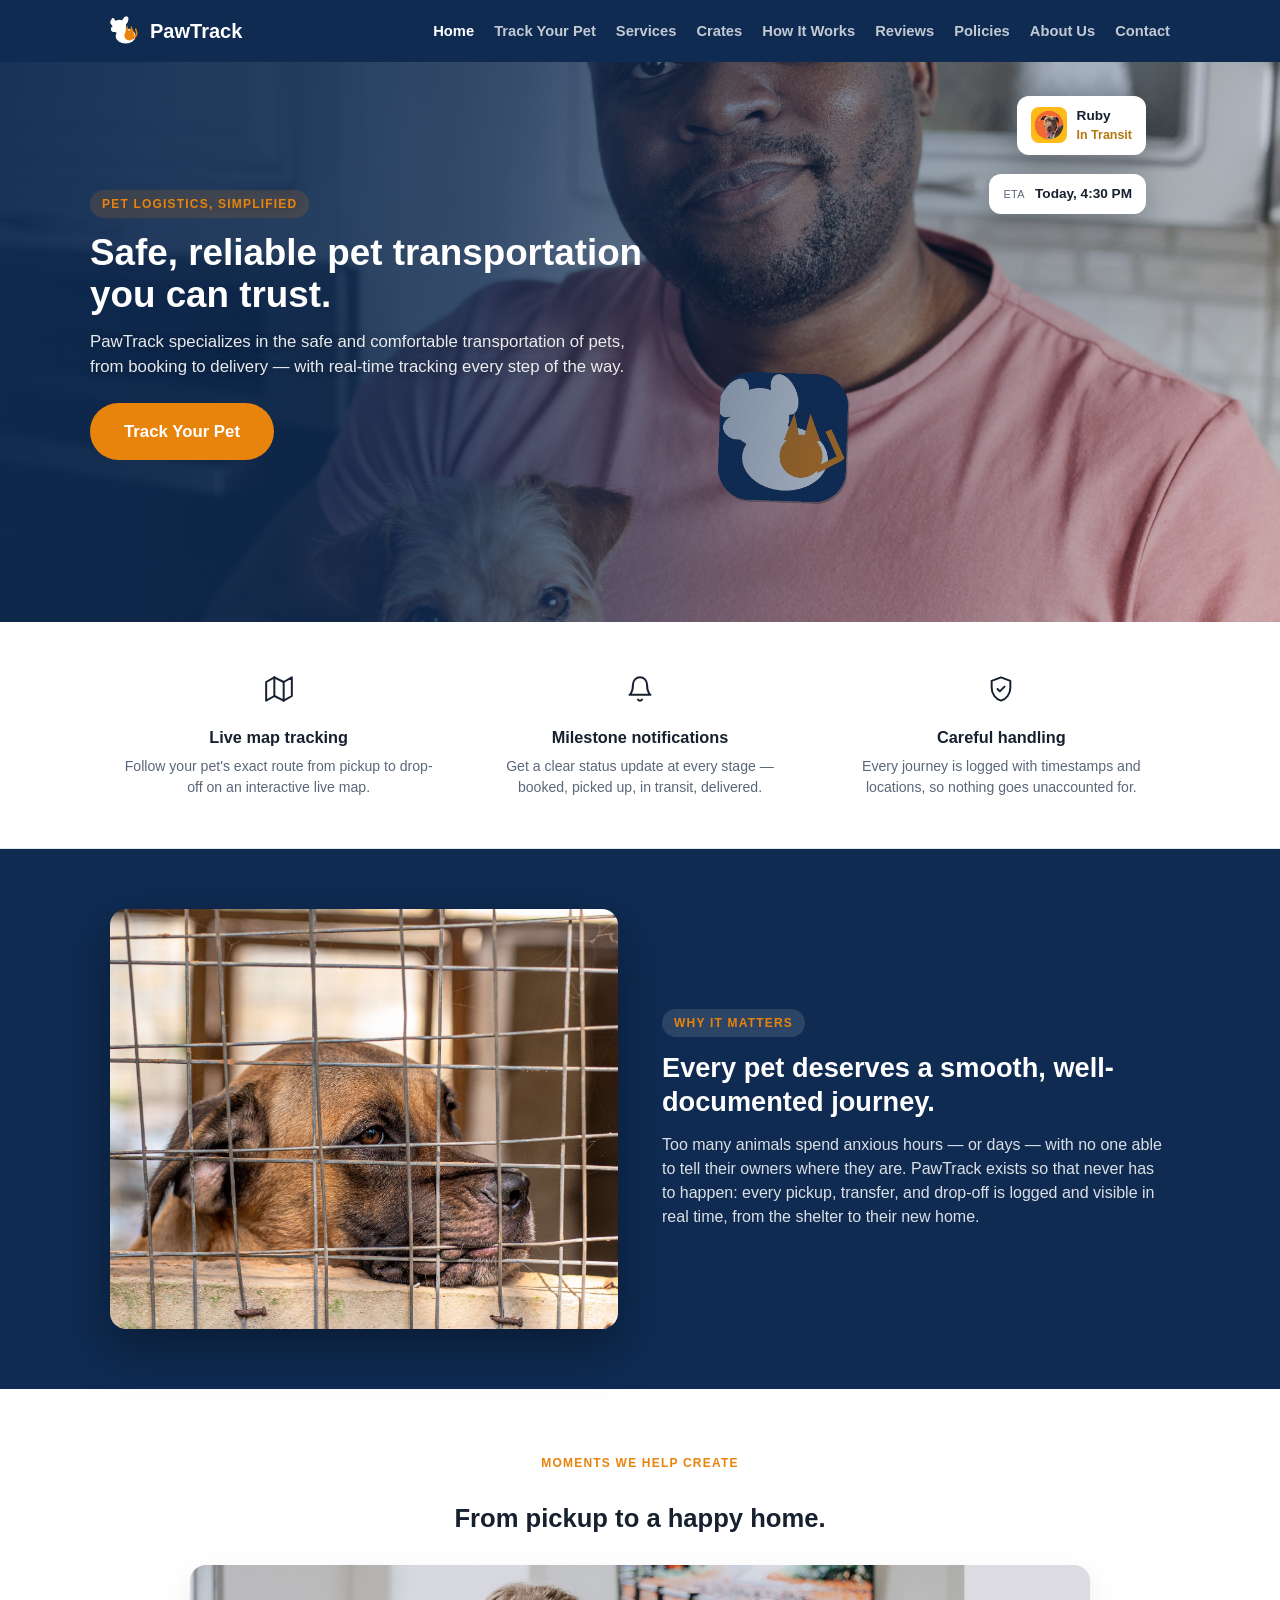
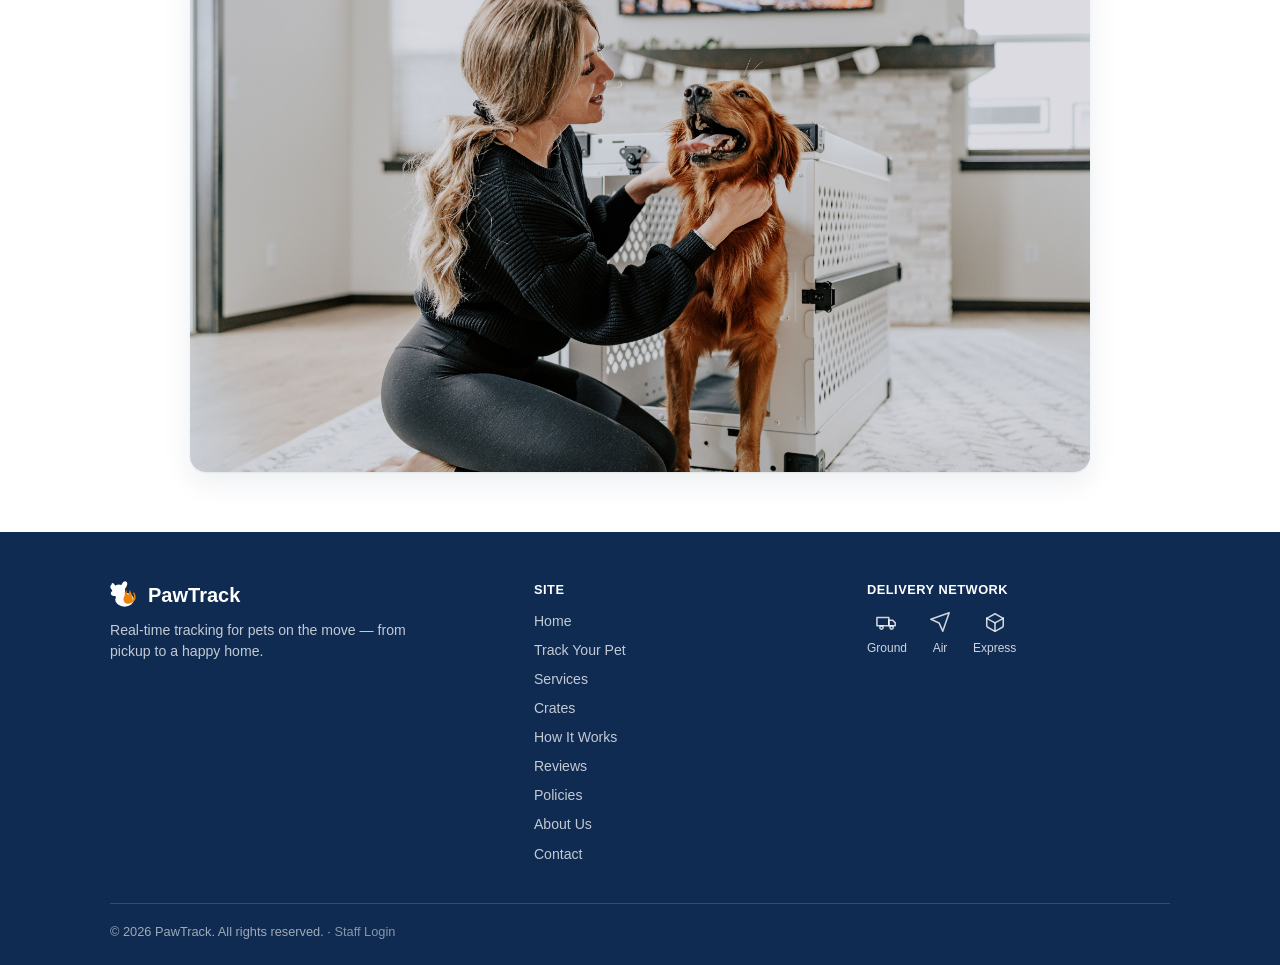
==== commit c81274bf: "Split Home and Track Your Pet into separate pages, add Policies page Restructure the homepage into a" ====
--- a/index.html
+++ b/index.html
@@ -5,7 +5,6 @@
 <meta name="viewport" content="width=device-width, initial-scale=1.0">
 <title>PawTrack — Pet Transport Tracking</title>
 <link rel="icon" type="image/svg+xml" href="assets/logo.svg">
-<link rel="stylesheet" href="vendor/leaflet/leaflet.css">
 <link rel="stylesheet" href="css/styles.css">
 </head>
 <body>
@@ -17,11 +16,13 @@
       <span class="brand-name">PawTrack</span>
     </a>
     <nav class="header-nav">
-      <a href="index.html" class="nav-link active">Track a Pet</a>
+      <a href="index.html" class="nav-link active">Home</a>
+      <a href="track.html" class="nav-link">Track Your Pet</a>
       <a href="service.html" class="nav-link">Services</a>
       <a href="crate.html" class="nav-link">Crates</a>
       <a href="process.html" class="nav-link">How It Works</a>
       <a href="reviews.html" class="nav-link">Reviews</a>
+      <a href="policies.html" class="nav-link">Policies</a>
       <a href="about.html" class="nav-link">About Us</a>
       <a href="contact.html" class="nav-link">Contact</a>
     </nav>
@@ -34,51 +35,23 @@
   <div class="hero-inner">
     <div class="hero-copy">
       <span class="eyebrow">PET LOGISTICS, SIMPLIFIED</span>
-      <h1>Track your pet's journey, every step of the way.</h1>
-      <p>From pickup to delivery, know exactly where your pet is — in real time, on a live map.</p>
-      <form id="trackForm" class="track-form">
-        <input type="text" id="trackingInput" placeholder="Enter tracking number, e.g. PAW-48213967" autocomplete="off">
-        <button type="submit" class="btn btn-primary">Track</button>
-      </form>
-      <p class="hero-hint">Try one of:
-        <button type="button" class="chip" data-demo="PAW-48213967">PAW-48213967</button>
-        <button type="button" class="chip" data-demo="PAW-77104582">PAW-77104582</button>
-        <button type="button" class="chip" data-demo="PAW-90385271">PAW-90385271</button>
-        <button type="button" class="chip" data-demo="PAW-15529043">PAW-15529043</button>
-        <button type="button" class="chip" data-demo="PAW-63820194">PAW-63820194</button>
-        <button type="button" class="chip" data-demo="PAW-29471058">PAW-29471058</button>
-      </p>
+      <h1>Safe, reliable pet transportation you can trust.</h1>
+      <p>PawTrack specializes in the safe and comfortable transportation of pets, from booking to delivery — with real-time tracking every step of the way.</p>
+      <a href="track.html" class="btn btn-primary btn-large">Track Your Pet</a>
     </div>
+  </div>
 
-    <div class="hero-floats">
-      <div class="floating-card card-status">
-        <img src="assets/photos/ruby.jpg" alt="">
-        <div>
-          <div class="fc-name">Ruby</div>
-          <div class="fc-status">In Transit</div>
-        </div>
-      </div>
-      <div class="floating-card card-eta">
-        <div class="fc-eta-label">ETA</div>
-        <div class="fc-eta-value">Today, 4:30 PM</div>
+  <div class="hero-floats">
+    <div class="floating-card card-status">
+      <img src="assets/photos/ruby.jpg" alt="">
+      <div>
+        <div class="fc-name">Ruby</div>
+        <div class="fc-status">In Transit</div>
       </div>
     </div>
-  </div>
-</section>
-
-<section class="info-callouts">
-  <div class="info-callouts-inner">
-    <div class="info-callout">
-      <h3>What you'll see</h3>
-      <p>Once you track a shipment, you'll get the current status, a timeline of every stage, and a live map showing roughly where your pet is right now.</p>
-    </div>
-    <div class="info-callout">
-      <h3>Privacy</h3>
-      <p>We show city and stage-level updates only. Exact street addresses are never displayed on the tracking page.</p>
-    </div>
-    <div class="info-callout">
-      <h3>Need help?</h3>
-      <p>Contact our support team with your tracking number and your pet's name, and we'll look into it right away.</p>
+    <div class="floating-card card-eta">
+      <div class="fc-eta-label">ETA</div>
+      <div class="fc-eta-value">Today, 4:30 PM</div>
     </div>
   </div>
 </section>
@@ -132,57 +105,6 @@
   </div>
 </section>
 
-<main class="container">
-
-  <div id="notFound" class="not-found" hidden>
-    <p>We couldn't find a shipment with that tracking number. Please double-check and try again.</p>
-  </div>
-
-  <section id="resultView" class="result-view" hidden>
-
-    <div class="summary-card">
-      <img id="petPhoto" class="summary-photo" alt="">
-      <div class="summary-info">
-        <div class="summary-top">
-          <div>
-            <h2 id="petName"></h2>
-            <div class="summary-meta" id="petMeta"></div>
-          </div>
-          <span id="statusPill" class="status-pill"></span>
-        </div>
-        <div class="route-line">
-          <div class="route-point">
-            <div class="route-label">From</div>
-            <div class="route-place" id="originName"></div>
-          </div>
-          <div class="route-arrow" aria-hidden="true">→</div>
-          <div class="route-point">
-            <div class="route-label">To</div>
-            <div class="route-place" id="destName"></div>
-          </div>
-        </div>
-        <div class="tracking-number">Tracking # <strong id="trackingNumberDisplay"></strong></div>
-      </div>
-    </div>
-
-    <section class="stage-tracker" id="stageTracker" aria-label="Shipment progress">
-      <!-- filled by JS -->
-    </section>
-
-    <div class="map-and-log">
-      <div class="map-card">
-        <div id="map"></div>
-      </div>
-      <div class="log-card">
-        <h3>Tracking history</h3>
-        <ul id="eventLog" class="event-log"></ul>
-      </div>
-    </div>
-
-  </section>
-
-</main>
-
 <footer class="site-footer">
   <div class="footer-inner">
     <div class="footer-top">
@@ -195,11 +117,13 @@
       </div>
       <div class="footer-links">
         <h4>Site</h4>
-        <a href="index.html">Track a Pet</a>
+        <a href="index.html">Home</a>
+        <a href="track.html">Track Your Pet</a>
         <a href="service.html">Services</a>
         <a href="crate.html">Crates</a>
         <a href="process.html">How It Works</a>
         <a href="reviews.html">Reviews</a>
+        <a href="policies.html">Policies</a>
         <a href="about.html">About Us</a>
         <a href="contact.html">Contact</a>
       </div>
@@ -227,9 +151,7 @@
   </div>
 </footer>
 
-<script src="vendor/leaflet/leaflet.js"></script>
-<script src="js/shipments.js"></script>
-<script src="js/app.js"></script>
 <script src="js/site.js"></script>
+<script src="js/gallery.js"></script>
 </body>
 </html>
--- a/css/styles.css
+++ b/css/styles.css
@@ -213,6 +213,8 @@
 .btn-primary { background: var(--accent); color: #fff; }
 .btn-primary:hover { background: var(--accent-hover); }
 
+.btn-large { padding: 16px 34px; font-size: 1.05rem; }
+
 .btn-neutral { background: var(--border); color: var(--text); }
 .btn-neutral:hover { background: var(--text-muted); color: #fff; }
 
@@ -451,6 +453,17 @@
 .share-experience h3 { margin: 0 0 4px; }
 .share-experience p { margin: 0 0 18px; color: var(--text-muted); }
 
+.track-hero {
+  background: linear-gradient(180deg, var(--navy) 0%, var(--navy-light) 140%);
+  color: #fff;
+  padding: 56px 20px 60px;
+  text-align: center;
+}
+.track-hero-inner { max-width: 720px; margin: 0 auto; }
+.track-hero h1 { font-size: 2rem; margin: 0 0 12px; line-height: 1.2; }
+.track-hero p { color: rgba(255,255,255,0.85); margin: 0 0 24px; }
+.track-hero .track-form { max-width: 560px; margin: 0 auto; }
+
 .info-callouts { background: var(--bg); border-bottom: 1px solid var(--border); }
 .info-callouts-inner {
   max-width: 1100px;
@@ -542,6 +555,27 @@
 .admin-row-tn { font-weight: 400; color: var(--text-muted); font-size: 0.78rem; margin-left: 6px; }
 .admin-row-meta { font-size: 0.82rem; color: var(--text-muted); }
 .admin-row-actions { display: flex; gap: 8px; }
+
+.policies-section { background: var(--surface); padding: 50px 20px; }
+.policies-inner { max-width: 780px; margin: 0 auto; }
+.policies-toc {
+  display: flex;
+  flex-wrap: wrap;
+  gap: 10px 20px;
+  padding-bottom: 24px;
+  margin-bottom: 30px;
+  border-bottom: 1px solid var(--border);
+}
+.policies-toc a { color: var(--navy-light); text-decoration: none; font-weight: 600; font-size: 0.9rem; }
+.policies-toc a:hover { text-decoration: underline; }
+
+.policy-block { margin-bottom: 40px; scroll-margin-top: 20px; }
+.policy-block h2 { margin: 0 0 10px; font-size: 1.25rem; }
+.policy-block p { margin: 0; color: var(--text-muted); }
+
+.faq-item { margin-bottom: 18px; }
+.faq-item h3 { margin: 0 0 4px; font-size: 1rem; }
+.faq-item p { margin: 0; color: var(--text-muted); }
 
 .crates-section { background: var(--surface); padding: 56px 20px; }
 .crates-inner { max-width: 1100px; margin: 0 auto; }
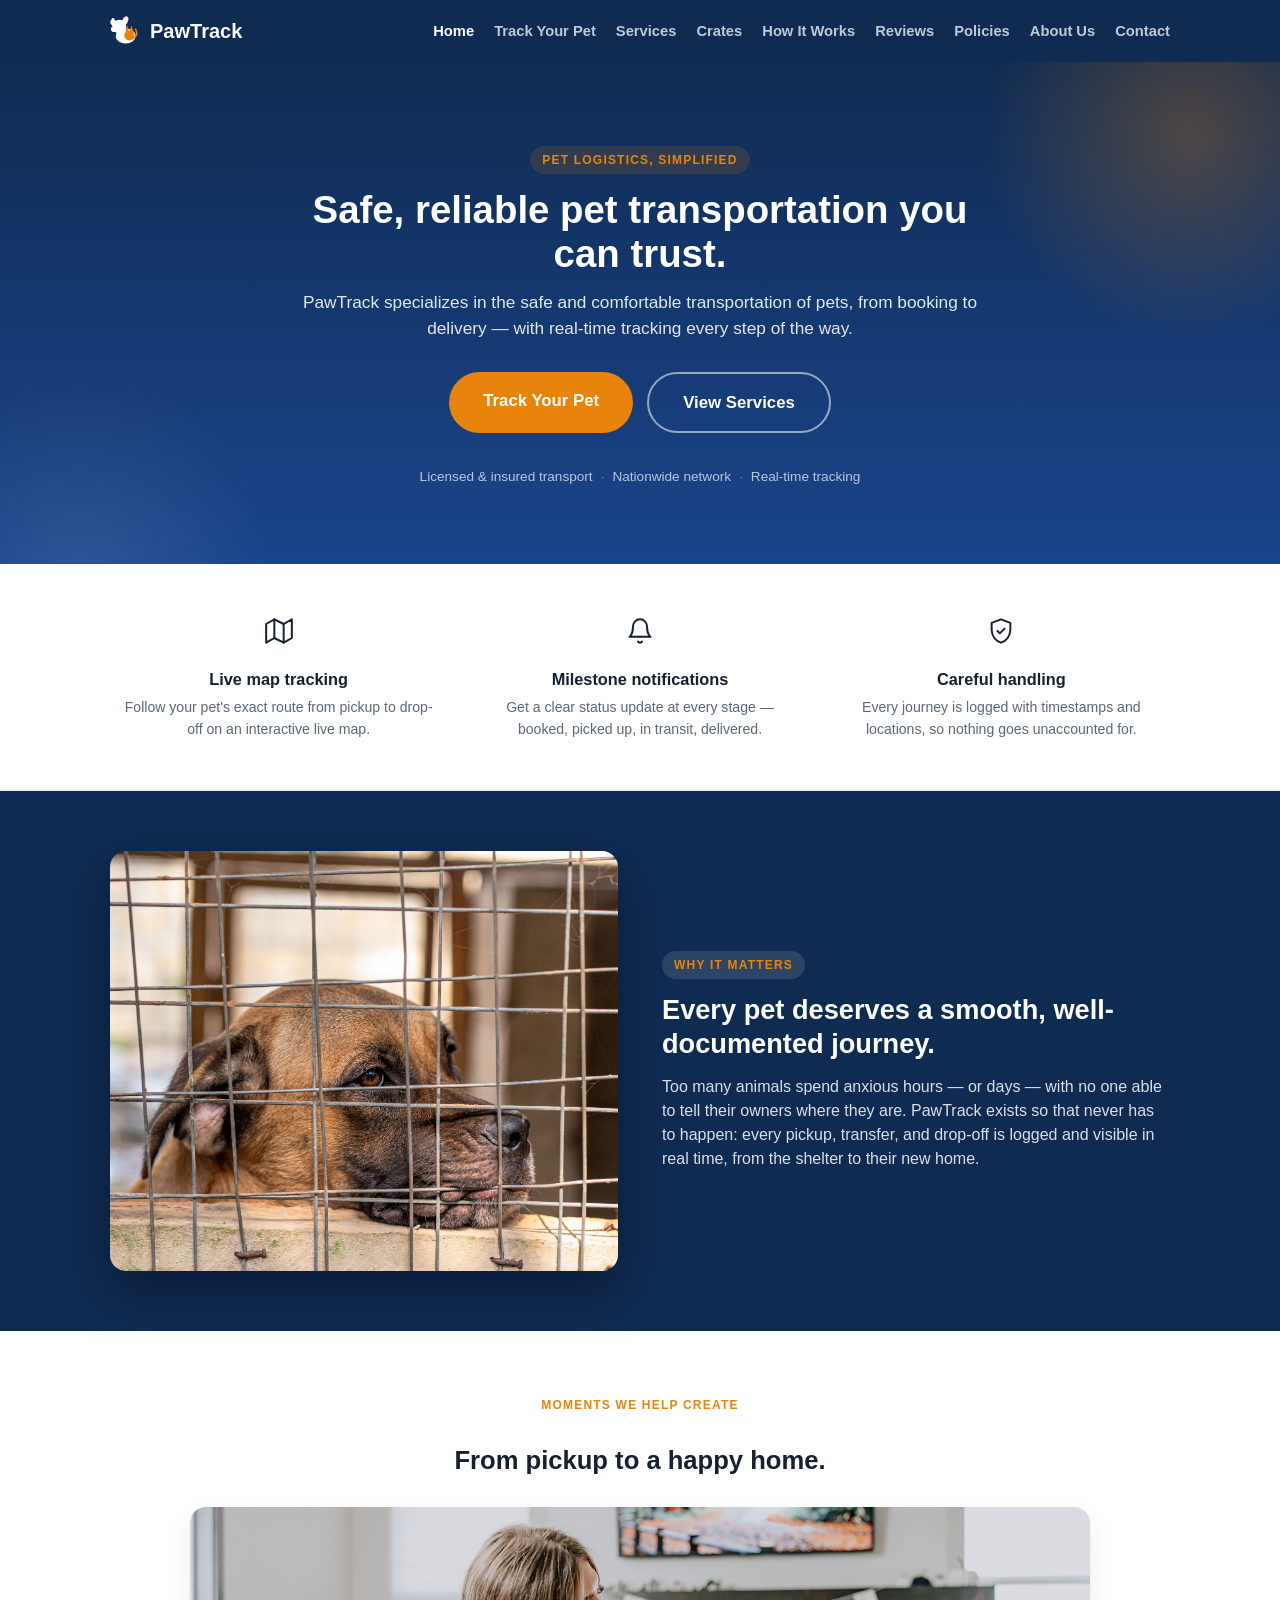
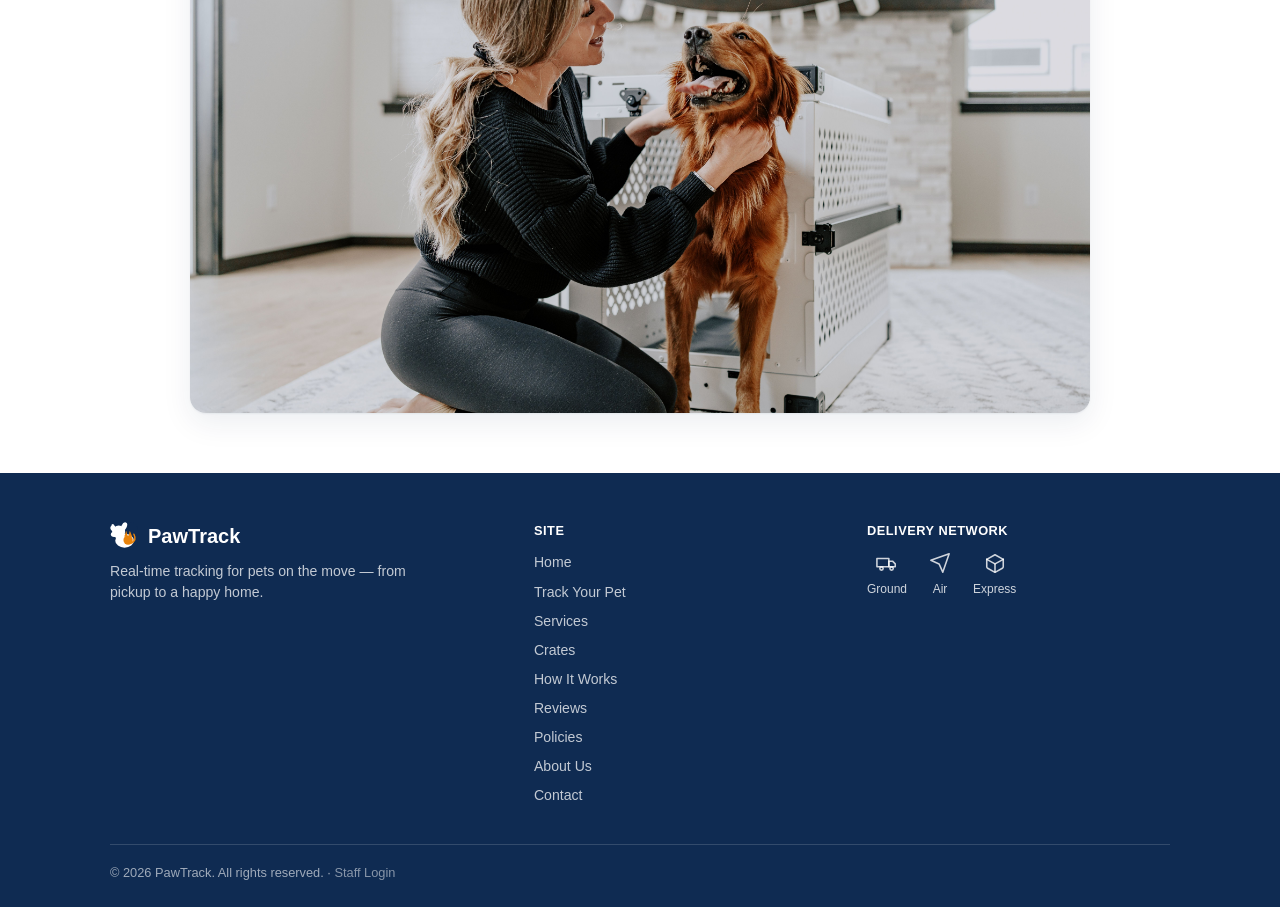
==== commit 42bcf683: "Redesign homepage hero as a clean gradient (no background photo) Replace the photo hero with a cente" ====
--- a/index.html
+++ b/index.html
@@ -30,28 +30,20 @@
 </header>
 
 <section class="hero">
-  <img class="hero-bg-photo" src="assets/photos/stock/hero-branded.jpg" alt="A PawTrack team member delivering a dog to its new home">
-  <div class="hero-scrim"></div>
   <div class="hero-inner">
-    <div class="hero-copy">
-      <span class="eyebrow">PET LOGISTICS, SIMPLIFIED</span>
-      <h1>Safe, reliable pet transportation you can trust.</h1>
-      <p>PawTrack specializes in the safe and comfortable transportation of pets, from booking to delivery — with real-time tracking every step of the way.</p>
+    <span class="eyebrow">PET LOGISTICS, SIMPLIFIED</span>
+    <h1>Safe, reliable pet transportation you can trust.</h1>
+    <p>PawTrack specializes in the safe and comfortable transportation of pets, from booking to delivery — with real-time tracking every step of the way.</p>
+    <div class="hero-actions">
       <a href="track.html" class="btn btn-primary btn-large">Track Your Pet</a>
+      <a href="service.html" class="btn btn-outline-light btn-large">View Services</a>
     </div>
-  </div>
-
-  <div class="hero-floats">
-    <div class="floating-card card-status">
-      <img src="assets/photos/ruby.jpg" alt="">
-      <div>
-        <div class="fc-name">Ruby</div>
-        <div class="fc-status">In Transit</div>
-      </div>
-    </div>
-    <div class="floating-card card-eta">
-      <div class="fc-eta-label">ETA</div>
-      <div class="fc-eta-value">Today, 4:30 PM</div>
+    <div class="hero-trust">
+      <span>Licensed &amp; insured transport</span>
+      <span class="dot">&middot;</span>
+      <span>Nationwide network</span>
+      <span class="dot">&middot;</span>
+      <span>Real-time tracking</span>
     </div>
   </div>
 </section>
--- a/css/styles.css
+++ b/css/styles.css
@@ -74,39 +74,41 @@
 .hero {
   position: relative;
   color: #fff;
-  padding: 56px 20px 90px;
-  min-height: 560px;
-  display: flex;
-  align-items: center;
+  padding: 84px 20px 76px;
+  text-align: center;
   overflow: hidden;
-  background: var(--navy);
-}
-.hero-bg-photo {
+  background: linear-gradient(180deg, var(--navy) 0%, var(--navy-light) 140%);
+}
+.hero::before,
+.hero::after {
+  content: "";
   position: absolute;
-  inset: 0;
-  width: 100%;
-  height: 100%;
-  object-fit: cover;
-  object-position: 65% 38%;
+  border-radius: 50%;
   z-index: 0;
 }
-.hero-scrim {
-  position: absolute;
-  inset: 0;
-  background: linear-gradient(100deg, rgba(15,43,82,0.95) 0%, rgba(15,43,82,0.82) 38%, rgba(15,43,82,0.4) 65%, rgba(15,43,82,0.15) 100%);
-  z-index: 1;
+.hero::before {
+  top: -140px;
+  right: -120px;
+  width: 420px;
+  height: 420px;
+  background: radial-gradient(circle, rgba(232,131,12,0.28) 0%, rgba(232,131,12,0) 70%);
+}
+.hero::after {
+  bottom: -180px;
+  left: -110px;
+  width: 380px;
+  height: 380px;
+  background: radial-gradient(circle, rgba(255,255,255,0.08) 0%, rgba(255,255,255,0) 70%);
 }
 .hero-inner {
   position: relative;
   z-index: 2;
-  max-width: 1100px;
+  max-width: 720px;
   margin: 0 auto;
   width: 100%;
 }
-.hero h1 { font-size: 2.3rem; margin: 0 0 12px; line-height: 1.15; }
-.hero p { color: rgba(255,255,255,0.9); margin: 0 0 24px; font-size: 1.05rem; text-shadow: 0 1px 8px rgba(0,0,0,0.3); }
-
-.hero-copy { text-align: left; max-width: 560px; }
+.hero h1 { font-size: 2.4rem; margin: 0 0 14px; line-height: 1.15; }
+.hero p { color: rgba(255,255,255,0.88); margin: 0 0 30px; font-size: 1.08rem; }
 
 .eyebrow {
   display: inline-block;
@@ -120,37 +122,23 @@
   margin-bottom: 14px;
 }
 
-.hero-floats {
-  position: absolute;
-  top: 0;
-  left: 50%;
-  width: 100%;
-  max-width: 1100px;
-  height: 100%;
-  transform: translateX(-50%);
-  z-index: 2;
-  pointer-events: none;
-}
-
-.floating-card {
-  position: absolute;
-  background: #fff;
-  color: var(--text);
-  border-radius: 12px;
-  box-shadow: 0 10px 30px rgba(0,0,0,0.25);
-  padding: 10px 14px;
-  display: flex;
-  align-items: center;
-  gap: 10px;
+.hero-actions {
+  display: flex;
+  gap: 14px;
+  justify-content: center;
+  flex-wrap: wrap;
+}
+
+.hero-trust {
+  margin-top: 34px;
   font-size: 0.85rem;
-}
-.card-status { top: 6%; right: 4%; }
-.card-status img { width: 36px; height: 36px; border-radius: 8px; object-fit: cover; }
-.fc-name { font-weight: 700; }
-.fc-status { color: var(--warn); font-size: 0.78rem; font-weight: 600; }
-.card-eta { top: 20%; right: 4%; text-align: right; }
-.fc-eta-label { font-size: 0.68rem; color: var(--text-muted); text-transform: uppercase; letter-spacing: 0.04em; }
-.fc-eta-value { font-weight: 700; }
+  color: rgba(255,255,255,0.7);
+  display: flex;
+  justify-content: center;
+  flex-wrap: wrap;
+  gap: 8px;
+}
+.hero-trust .dot { color: rgba(255,255,255,0.4); }
 
 .features {
   background: var(--surface);
@@ -170,8 +158,6 @@
 .feature p { margin: 0; color: var(--text-muted); font-size: 0.88rem; }
 
 @media (max-width: 860px) {
-  .hero-copy { text-align: center; margin: 0 auto; }
-  .hero-floats { display: none; }
   .features-inner { grid-template-columns: 1fr; }
 }
 
@@ -214,6 +200,13 @@
 .btn-primary:hover { background: var(--accent-hover); }
 
 .btn-large { padding: 16px 34px; font-size: 1.05rem; }
+
+.btn-outline-light {
+  background: transparent;
+  color: #fff;
+  border: 2px solid rgba(255,255,255,0.55);
+}
+.btn-outline-light:hover { background: rgba(255,255,255,0.12); border-color: #fff; }
 
 .btn-neutral { background: var(--border); color: var(--text); }
 .btn-neutral:hover { background: var(--text-muted); color: #fff; }
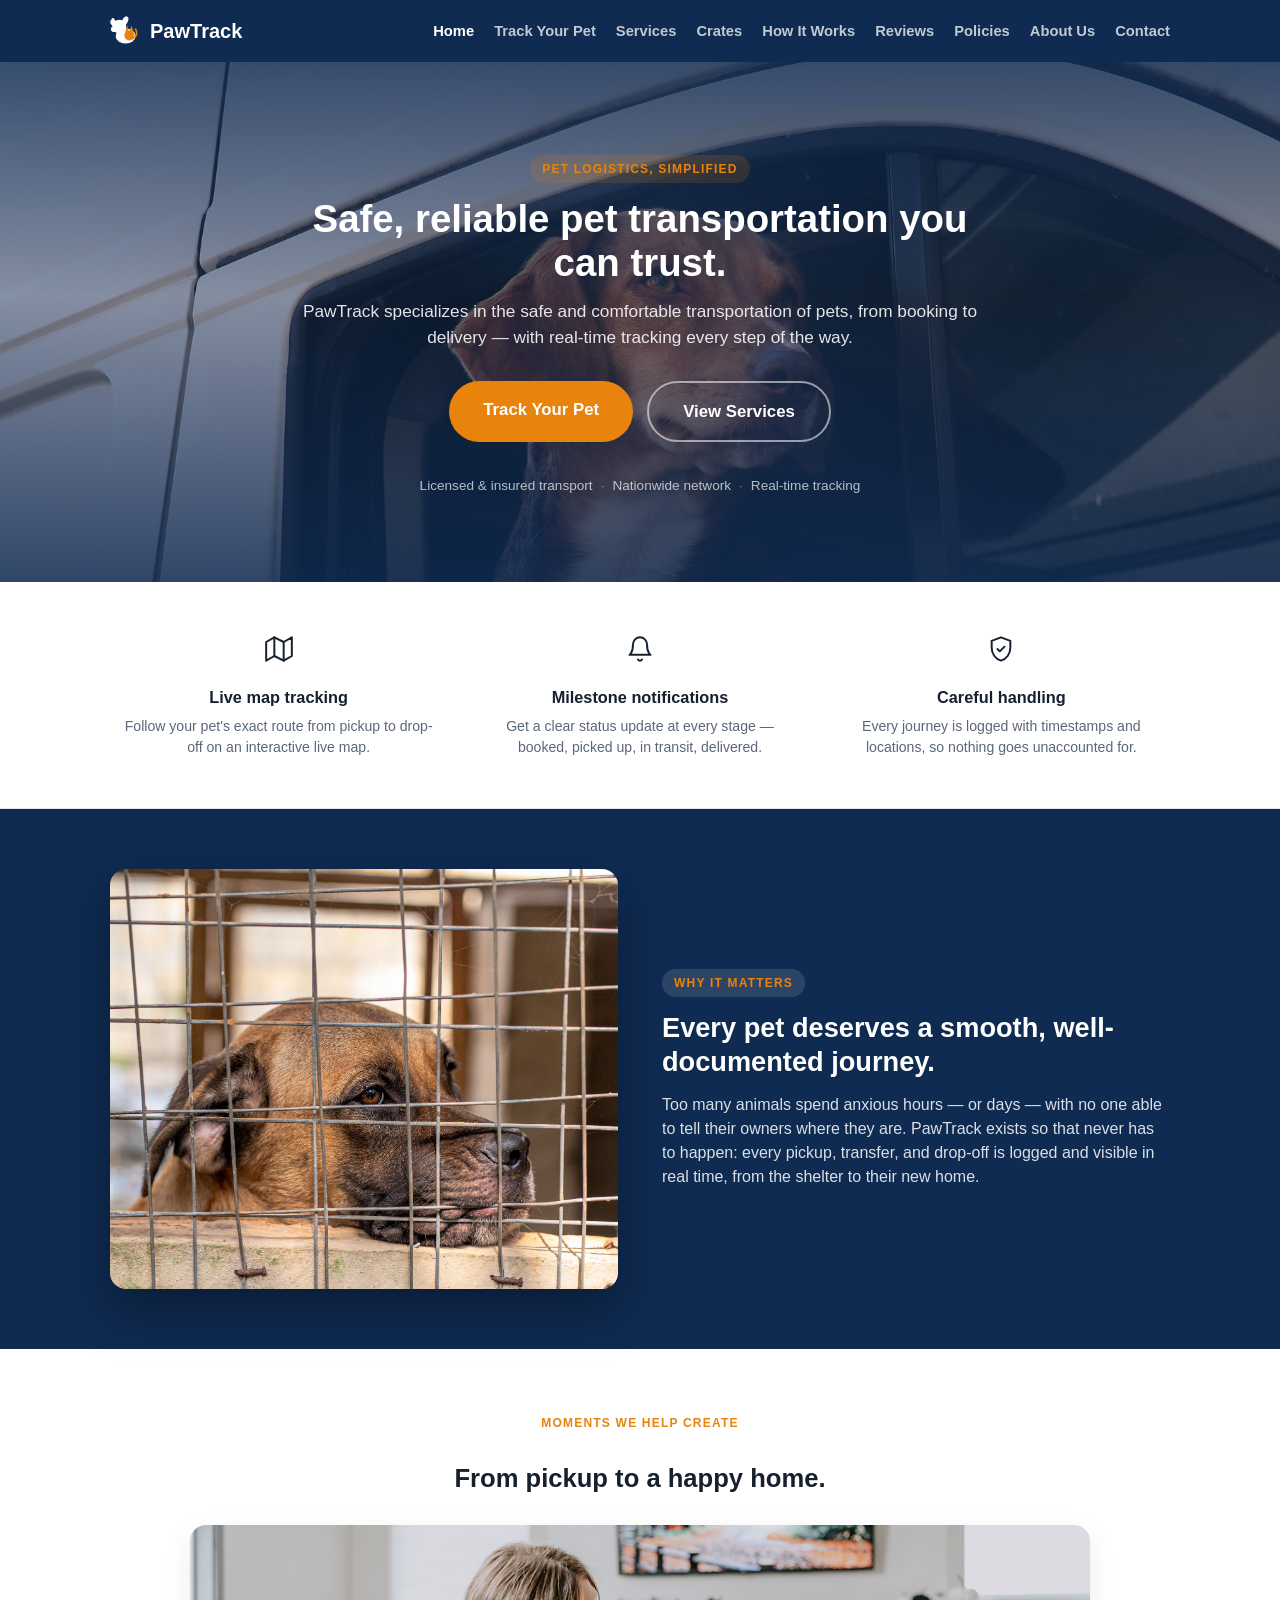
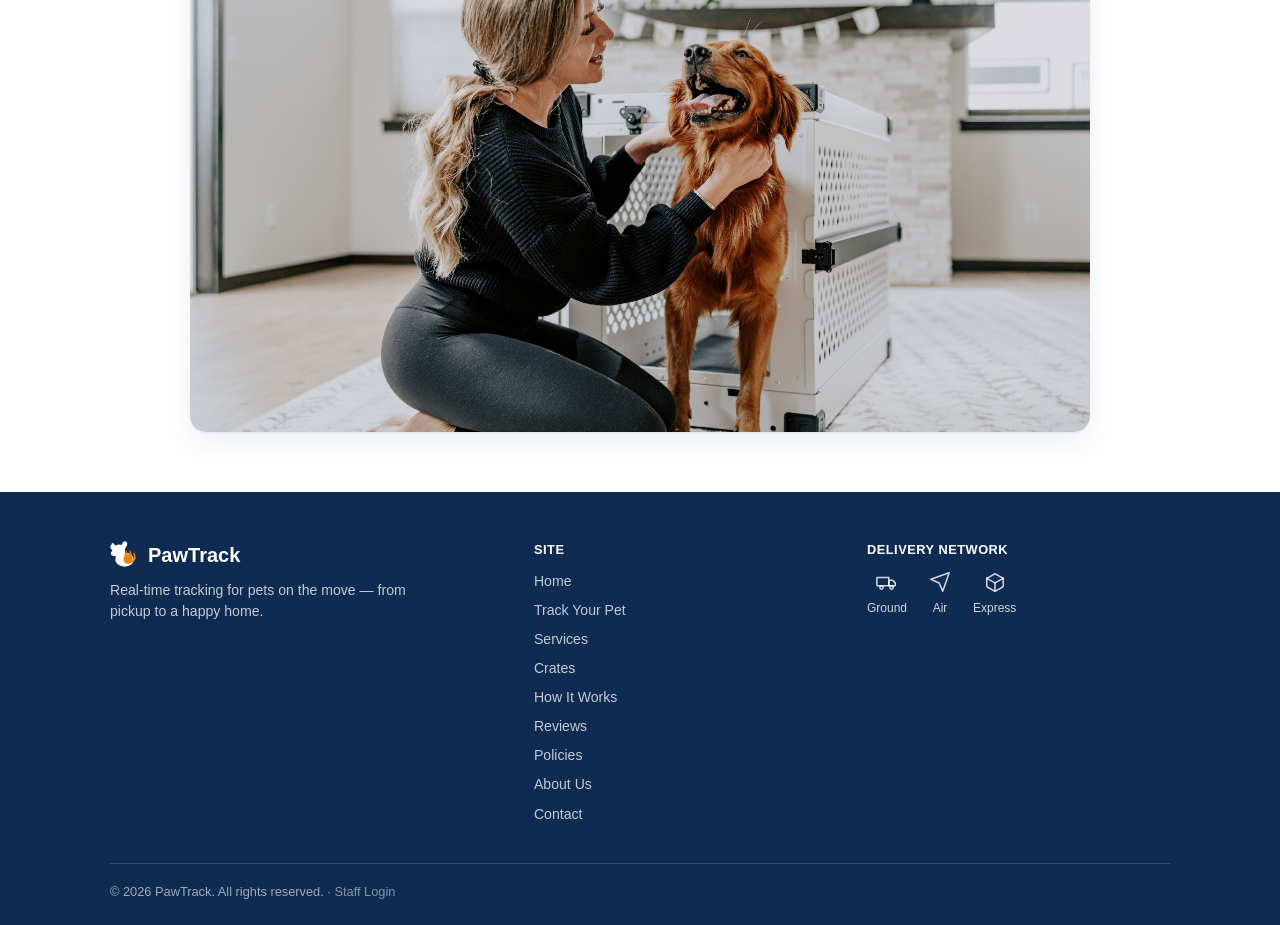
==== commit 300c29be: "Add a pet-transport van photo back into the homepage hero Brings back a photo background for the her" ====
--- a/index.html
+++ b/index.html
@@ -30,6 +30,8 @@
 </header>
 
 <section class="hero">
+  <img class="hero-bg-photo" src="assets/photos/stock/hero-van.jpg" alt="A dog looking out of a PawTrack transport van window">
+  <div class="hero-scrim"></div>
   <div class="hero-inner">
     <span class="eyebrow">PET LOGISTICS, SIMPLIFIED</span>
     <h1>Safe, reliable pet transportation you can trust.</h1>
--- a/css/styles.css
+++ b/css/styles.css
@@ -77,28 +77,25 @@
   padding: 84px 20px 76px;
   text-align: center;
   overflow: hidden;
-  background: linear-gradient(180deg, var(--navy) 0%, var(--navy-light) 140%);
-}
-.hero::before,
-.hero::after {
-  content: "";
+  min-height: 520px;
+  display: flex;
+  align-items: center;
+  background: var(--navy);
+}
+.hero-bg-photo {
   position: absolute;
-  border-radius: 50%;
+  inset: 0;
+  width: 100%;
+  height: 100%;
+  object-fit: cover;
+  object-position: center 32%;
   z-index: 0;
 }
-.hero::before {
-  top: -140px;
-  right: -120px;
-  width: 420px;
-  height: 420px;
-  background: radial-gradient(circle, rgba(232,131,12,0.28) 0%, rgba(232,131,12,0) 70%);
-}
-.hero::after {
-  bottom: -180px;
-  left: -110px;
-  width: 380px;
-  height: 380px;
-  background: radial-gradient(circle, rgba(255,255,255,0.08) 0%, rgba(255,255,255,0) 70%);
+.hero-scrim {
+  position: absolute;
+  inset: 0;
+  background: linear-gradient(180deg, rgba(15,43,82,0.82) 0%, rgba(15,43,82,0.46) 45%, rgba(15,43,82,0.85) 100%);
+  z-index: 1;
 }
 .hero-inner {
   position: relative;
@@ -210,19 +207,6 @@
 
 .btn-neutral { background: var(--border); color: var(--text); }
 .btn-neutral:hover { background: var(--text-muted); color: #fff; }
-
-.hero-hint { margin-top: 18px; font-size: 0.85rem; color: rgba(255,255,255,0.8); }
-.chip {
-  background: rgba(255,255,255,0.12);
-  border: 1px solid rgba(255,255,255,0.35);
-  color: #fff;
-  border-radius: 999px;
-  padding: 4px 12px;
-  font-size: 0.8rem;
-  cursor: pointer;
-  margin: 2px;
-}
-.chip:hover { background: rgba(255,255,255,0.22); }
 
 .container {
   max-width: 1100px;
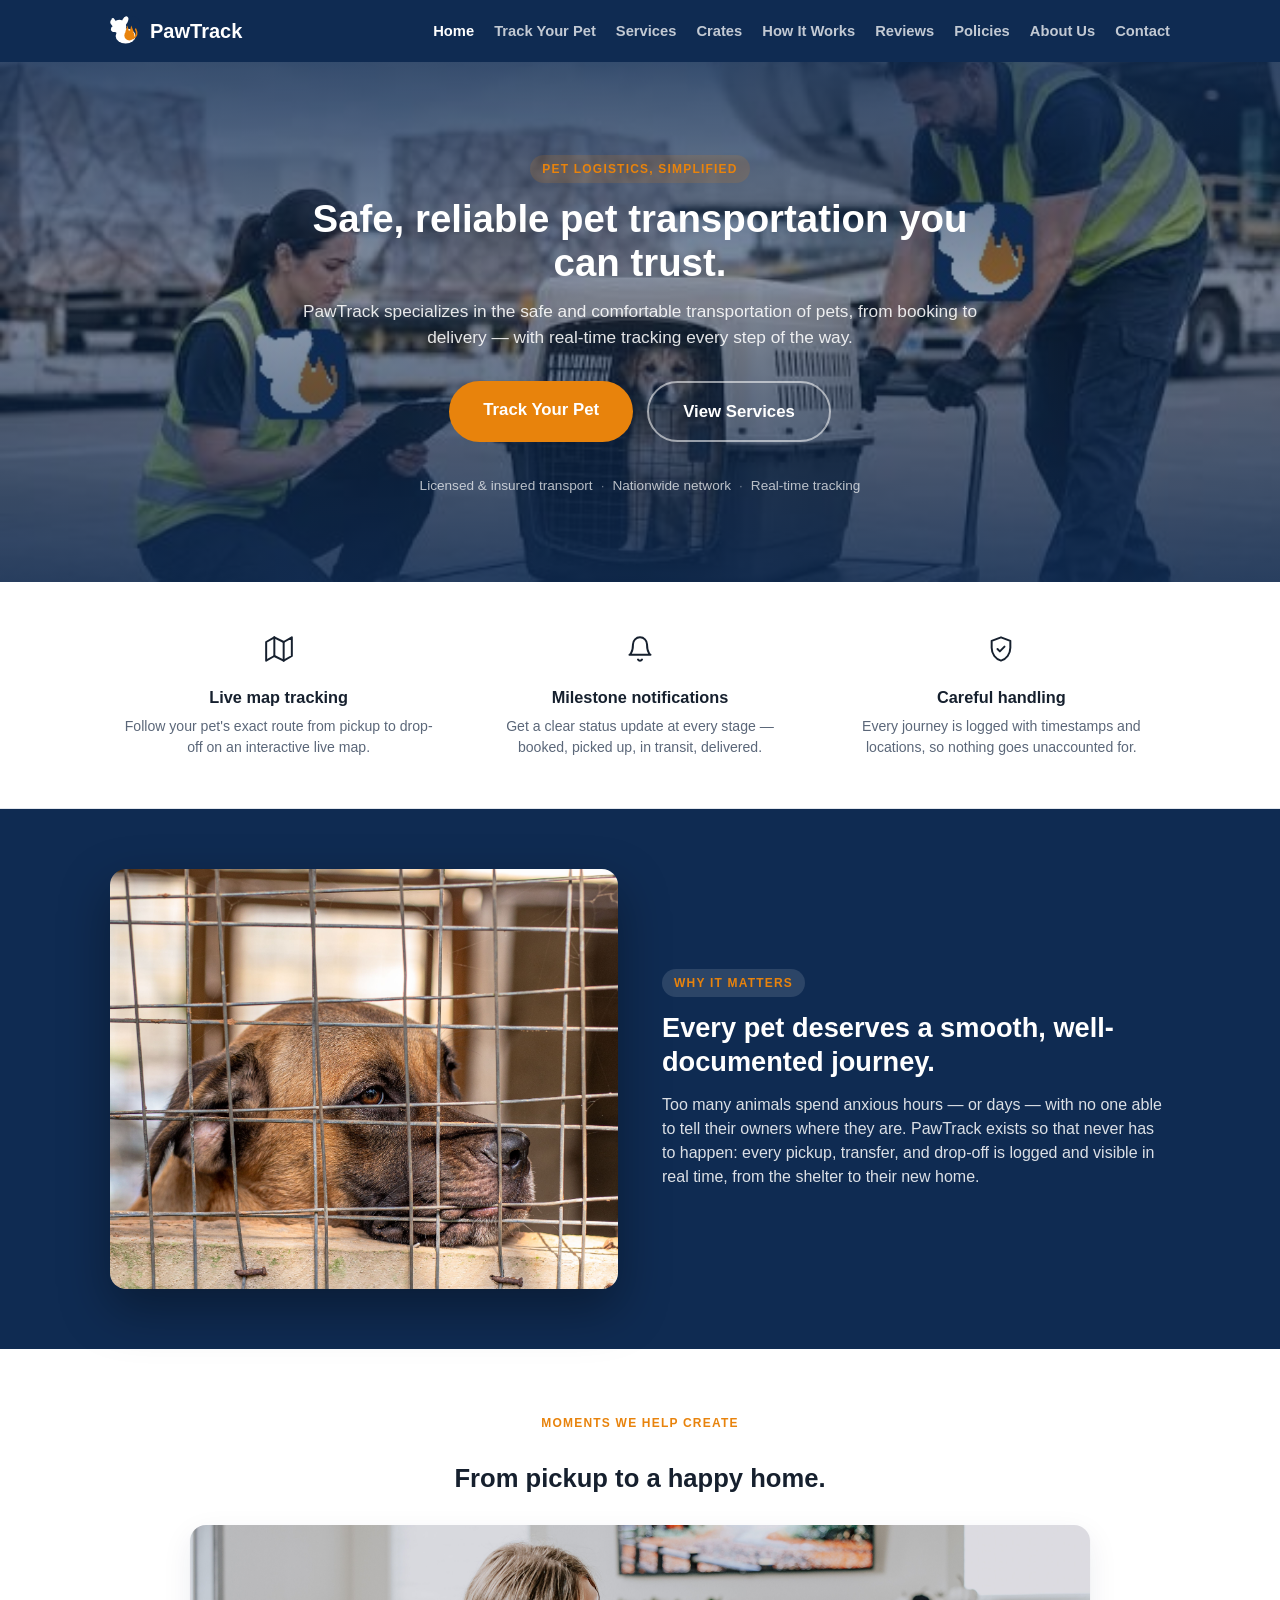
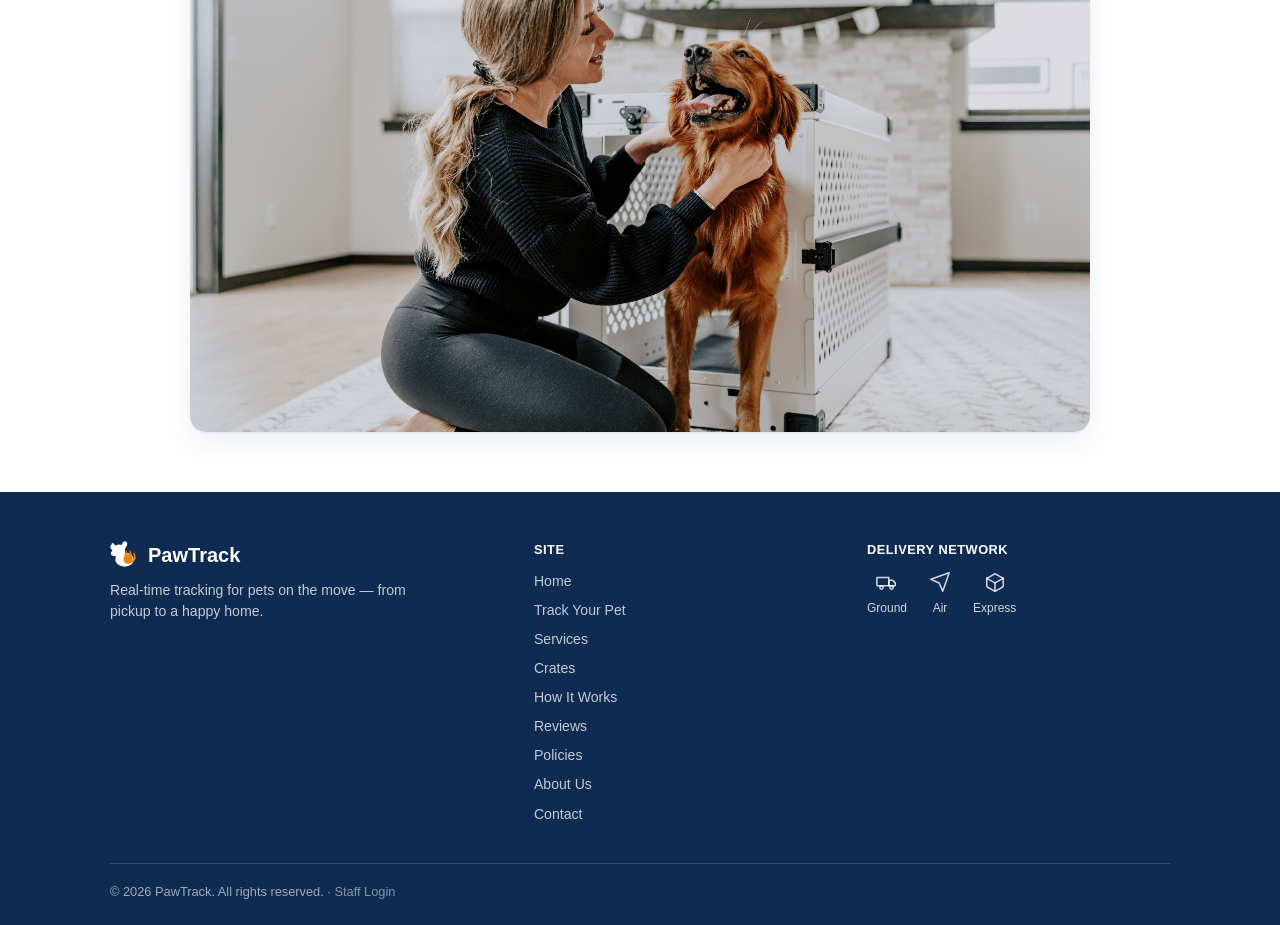
==== commit a2f1b5d4: "Add PawTrack logo to staff photos and update page images per request Composited the PawTrack logo (d" ====
--- a/index.html
+++ b/index.html
@@ -30,7 +30,7 @@
 </header>
 
 <section class="hero">
-  <img class="hero-bg-photo" src="assets/photos/stock/hero-van.jpg" alt="A dog looking out of a PawTrack transport van window">
+  <img class="hero-bg-photo" src="assets/photos/stock/home-hero-team.jpg" alt="PawTrack staff loading a dog in a travel crate onto a cargo cart at an airport">
   <div class="hero-scrim"></div>
   <div class="hero-inner">
     <span class="eyebrow">PET LOGISTICS, SIMPLIFIED</span>
@@ -52,21 +52,21 @@
 
 <section class="features">
   <div class="features-inner">
-    <div class="feature">
+    <div class="feature" data-reveal="up" data-reveal-delay="1">
       <div class="feature-icon">
         <svg viewBox="0 0 24 24" width="28" height="28" fill="none" stroke="currentColor" stroke-width="1.7" stroke-linecap="round" stroke-linejoin="round"><polygon points="1 6 1 22 8 18 16 22 23 18 23 2 16 6 8 2 1 6"/><line x1="8" y1="2" x2="8" y2="18"/><line x1="16" y1="6" x2="16" y2="22"/></svg>
       </div>
       <h3>Live map tracking</h3>
       <p>Follow your pet's exact route from pickup to drop-off on an interactive live map.</p>
     </div>
-    <div class="feature">
+    <div class="feature" data-reveal="up" data-reveal-delay="2">
       <div class="feature-icon">
         <svg viewBox="0 0 24 24" width="28" height="28" fill="none" stroke="currentColor" stroke-width="1.7" stroke-linecap="round" stroke-linejoin="round"><path d="M18 8a6 6 0 0 0-12 0c0 7-3 9-3 9h18s-3-2-3-9"/><path d="M13.73 21a2 2 0 0 1-3.46 0"/></svg>
       </div>
       <h3>Milestone notifications</h3>
       <p>Get a clear status update at every stage — booked, picked up, in transit, delivered.</p>
     </div>
-    <div class="feature">
+    <div class="feature" data-reveal="up" data-reveal-delay="3">
       <div class="feature-icon">
         <svg viewBox="0 0 24 24" width="28" height="28" fill="none" stroke="currentColor" stroke-width="1.7" stroke-linecap="round" stroke-linejoin="round"><path d="M12 2 4 5v6c0 5.25 3.4 9.74 8 11 4.6-1.26 8-5.75 8-11V5l-8-3z"/><polyline points="9 12 11 14 15 10"/></svg>
       </div>
@@ -78,8 +78,8 @@
 
 <section class="story">
   <div class="story-inner">
-    <img class="story-photo" src="assets/photos/stock/kennel-dog.jpg" alt="A dog waiting in a shelter kennel">
-    <div class="story-copy">
+    <img class="story-photo" data-reveal="left" src="assets/photos/stock/kennel-dog.jpg" alt="A dog waiting in a shelter kennel">
+    <div class="story-copy" data-reveal="right">
       <span class="eyebrow eyebrow-dark">WHY IT MATTERS</span>
       <h2>Every pet deserves a smooth, well-documented journey.</h2>
       <p>Too many animals spend anxious hours — or days — with no one able to tell their owners where they are. PawTrack exists so that never has to happen: every pickup, transfer, and drop-off is logged and visible in real time, from the shelter to their new home.</p>
@@ -89,9 +89,9 @@
 
 <section class="gallery">
   <div class="gallery-inner">
-    <span class="eyebrow eyebrow-dark">MOMENTS WE HELP CREATE</span>
-    <h2>From pickup to a happy home.</h2>
-    <div class="carousel" id="carousel">
+    <span class="eyebrow eyebrow-dark" data-reveal="up">MOMENTS WE HELP CREATE</span>
+    <h2 data-reveal="up" data-reveal-delay="1">From pickup to a happy home.</h2>
+    <div class="carousel" id="carousel" data-reveal="up" data-reveal-delay="2">
       <img src="assets/photos/stock/delivered-crate.jpg" alt="A dog greeting its owner beside an open travel crate at home" class="carousel-slide active">
       <img src="assets/photos/stock/child-with-dog.jpg" alt="A child hugging a puppy" class="carousel-slide">
       <img src="assets/photos/stock/family-with-cat.jpg" alt="A mother and daughter with their cat by the fireplace" class="carousel-slide">
@@ -140,7 +140,7 @@
       </div>
     </div>
     <div class="footer-bottom">
-      <p>&copy; <span class="js-year"></span> PawTrack. All rights reserved. · <a href="admin.html" class="staff-link">Staff Login</a></p>
+      <p>&copy; <span class="js-year"></span> PawTrack. All rights reserved. · <a href="admin/" class="staff-link">Staff Login</a></p>
     </div>
   </div>
 </footer>
--- a/css/styles.css
+++ b/css/styles.css
@@ -475,6 +475,36 @@
 .admin-header { display: flex; justify-content: space-between; align-items: center; margin-bottom: 20px; }
 .admin-header h1 { margin: 0; font-size: 1.4rem; }
 
+.field { display: block; margin-bottom: 16px; }
+.field span { display: block; font-size: 0.85rem; font-weight: 600; margin-bottom: 6px; color: var(--text); }
+.field input,
+.field select,
+.field textarea {
+  width: 100%;
+  padding: 10px 14px;
+  border: 1px solid var(--border);
+  border-radius: 8px;
+  font-size: 0.95rem;
+  font-family: inherit;
+  color: var(--text);
+  background: #fff;
+}
+.field input:focus,
+.field select:focus,
+.field textarea:focus {
+  outline: none;
+  border-color: var(--navy-light);
+  box-shadow: 0 0 0 3px rgba(31, 79, 163, 0.15);
+}
+.field textarea { resize: vertical; }
+
+.field-row { display: flex; gap: 16px; }
+.field-row .field { flex: 1; }
+
+@media (max-width: 560px) {
+  .field-row { flex-direction: column; gap: 0; }
+}
+
 .admin-form {
   background: var(--surface);
   border: 1px solid var(--border);
@@ -556,8 +586,6 @@
 
 .crates-section { background: var(--surface); padding: 56px 20px; }
 .crates-inner { max-width: 1100px; margin: 0 auto; }
-.crates-heading { font-size: 1.3rem; margin: 0 0 20px; }
-.crates-heading:not(:first-child) { margin-top: 48px; }
 .crates-grid {
   display: grid;
   grid-template-columns: repeat(auto-fill, minmax(220px, 1fr));
@@ -669,7 +697,9 @@
   font-size: 0.92rem;
 }
 .contact-form input::placeholder, .contact-form textarea::placeholder { color: rgba(255,255,255,0.6); }
-.contact-sent { margin-top: 12px; color: #bff0d6; font-weight: 600; font-size: 0.9rem; }
+.contact-choice { margin-top: 16px; }
+.contact-choice p { margin: 0 0 10px; font-weight: 600; }
+.contact-choice-actions { display: flex; gap: 10px; flex-wrap: wrap; }
 
 .contact-info {
   display: flex;
@@ -762,3 +792,29 @@
   .hero h1 { font-size: 1.5rem; }
   .track-form { flex-direction: column; border-radius: var(--radius); }
 }
+
+/* Scroll-triggered reveal animations */
+[data-reveal] {
+  opacity: 0;
+  transition: opacity 0.7s ease, transform 0.7s ease;
+}
+[data-reveal="up"] { transform: translateY(40px); }
+[data-reveal="left"] { transform: translateX(-56px); }
+[data-reveal="right"] { transform: translateX(56px); }
+[data-reveal].is-visible {
+  opacity: 1;
+  transform: none;
+}
+[data-reveal-delay="1"] { transition-delay: 0.08s; }
+[data-reveal-delay="2"] { transition-delay: 0.16s; }
+[data-reveal-delay="3"] { transition-delay: 0.24s; }
+[data-reveal-delay="4"] { transition-delay: 0.32s; }
+[data-reveal-delay="5"] { transition-delay: 0.4s; }
+
+@media (prefers-reduced-motion: reduce) {
+  [data-reveal] {
+    opacity: 1;
+    transform: none;
+    transition: none;
+  }
+}
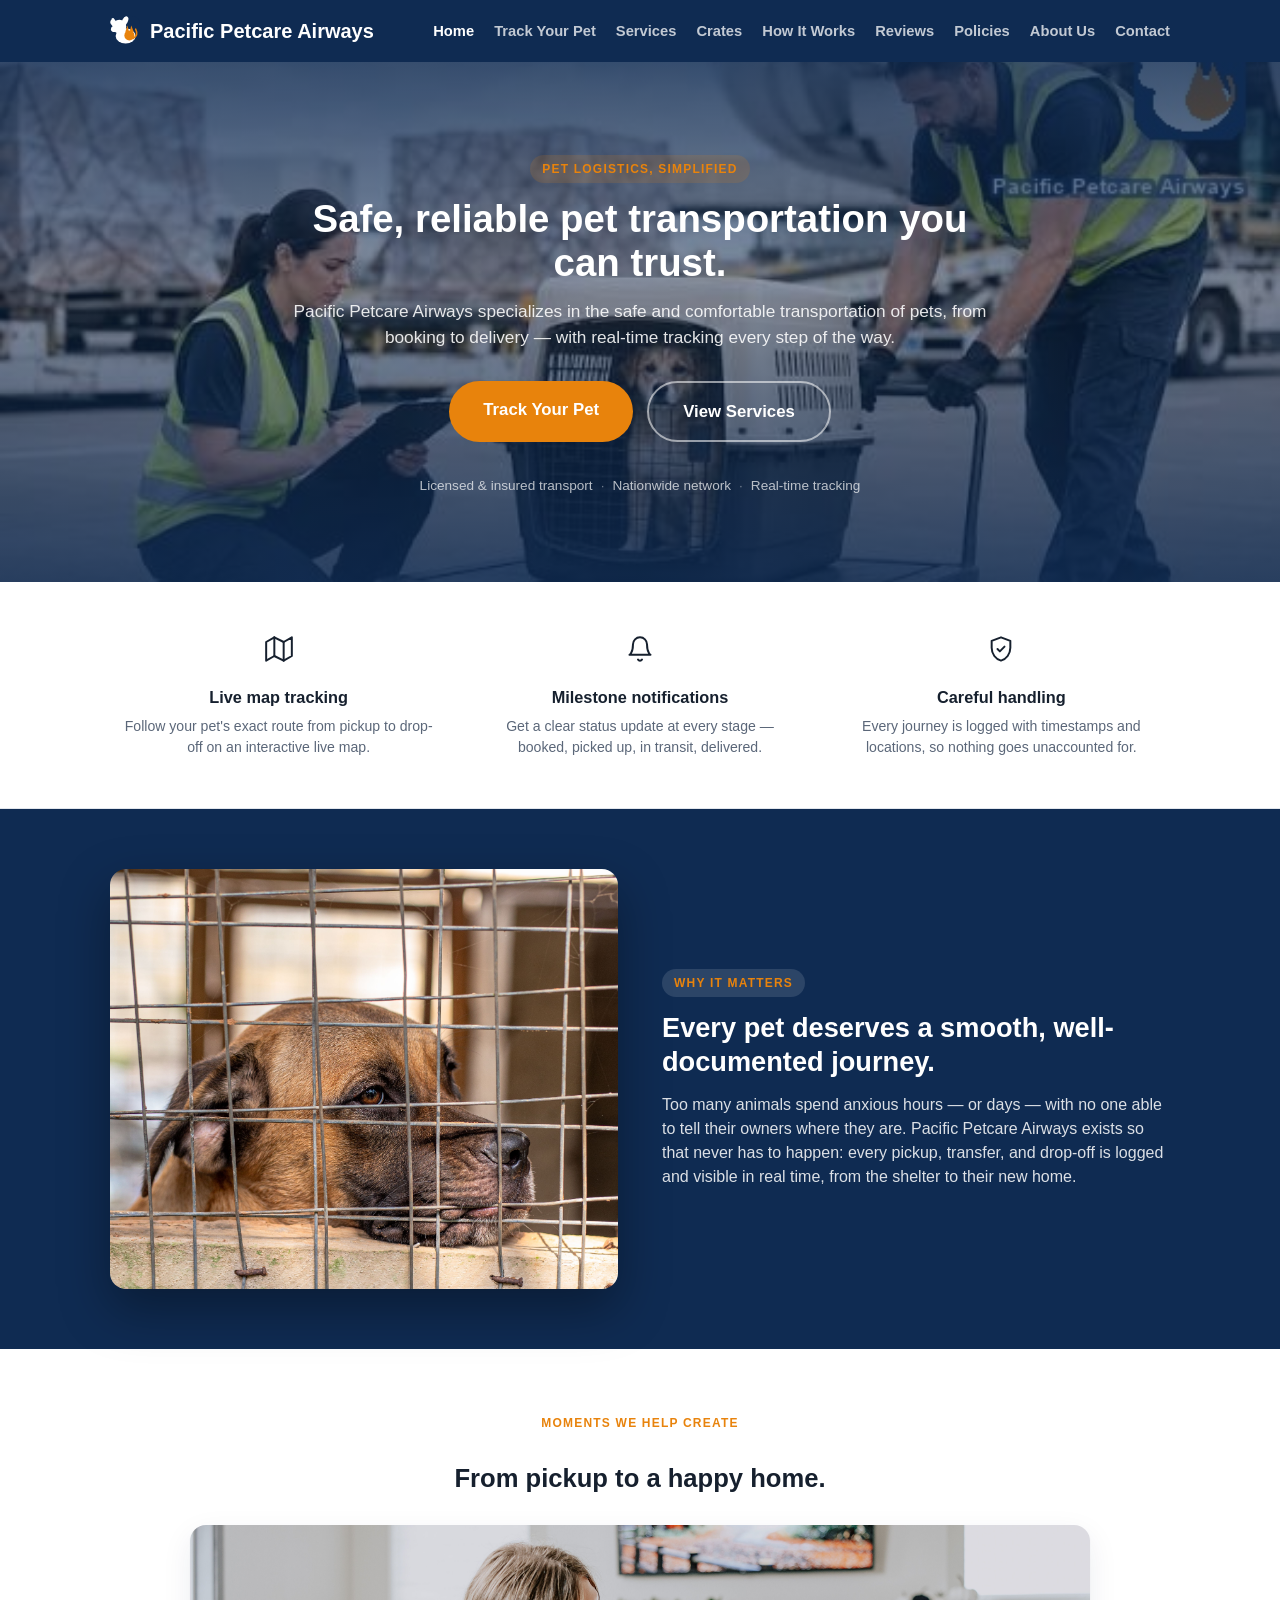
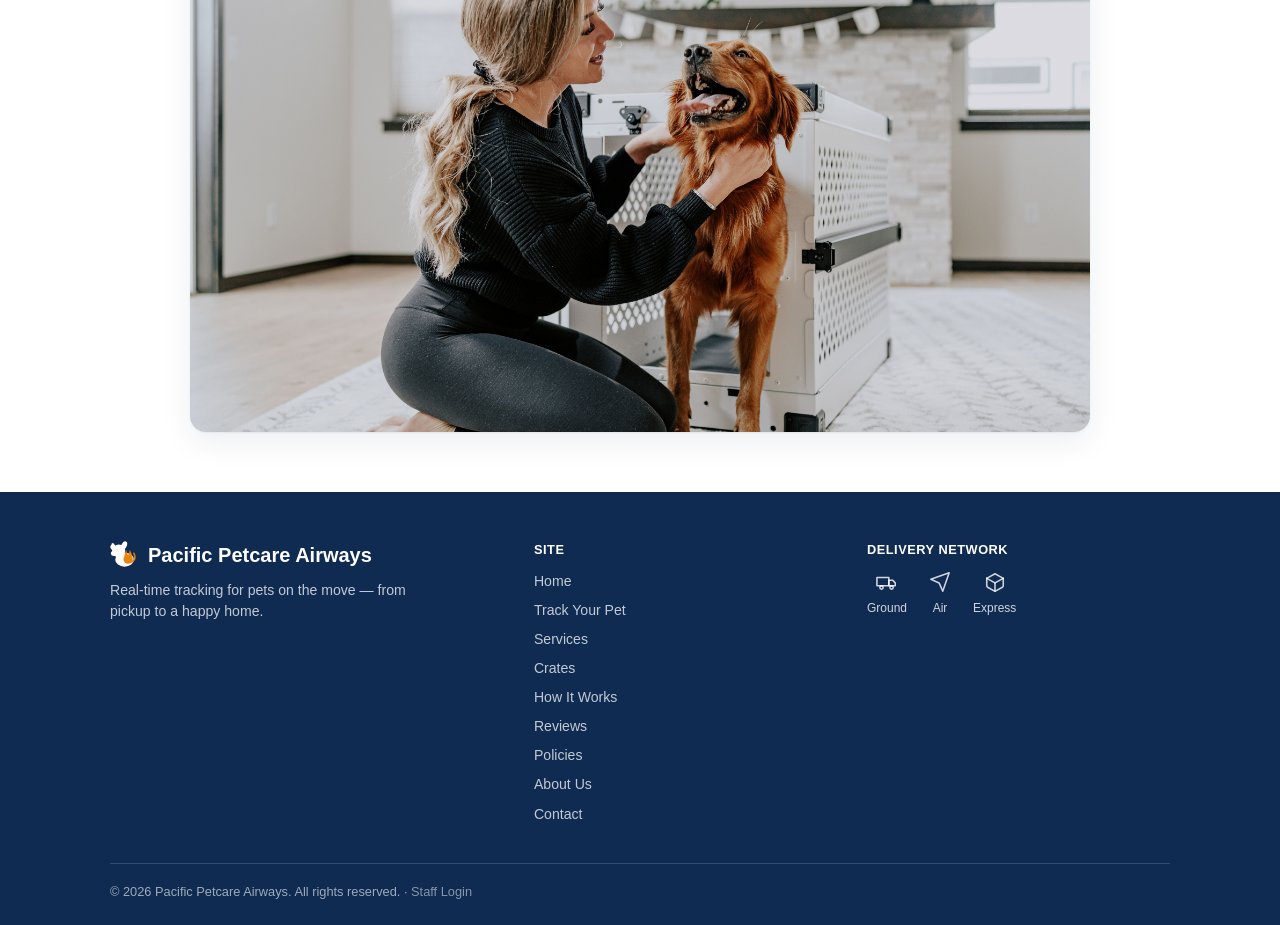
==== commit b6bb65ba: "Rebrand from PawTrack to Pacific Petcare Airways Site-wide rename now that this is confirmed as the " ====
--- a/index.html
+++ b/index.html
@@ -3,7 +3,7 @@
 <head>
 <meta charset="UTF-8">
 <meta name="viewport" content="width=device-width, initial-scale=1.0">
-<title>PawTrack — Pet Transport Tracking</title>
+<title>Pacific Petcare Airways — Pet Transport Tracking</title>
 <link rel="icon" type="image/svg+xml" href="assets/logo.svg">
 <link rel="stylesheet" href="css/styles.css">
 </head>
@@ -13,7 +13,7 @@
   <div class="header-inner">
     <a href="index.html" class="brand">
       <img class="brand-mark" src="assets/logo.svg" width="30" height="30" alt="">
-      <span class="brand-name">PawTrack</span>
+      <span class="brand-name">Pacific Petcare Airways</span>
     </a>
     <nav class="header-nav">
       <a href="index.html" class="nav-link active">Home</a>
@@ -30,12 +30,12 @@
 </header>
 
 <section class="hero">
-  <img class="hero-bg-photo" src="assets/photos/stock/home-hero-team.jpg" alt="PawTrack staff loading a dog in a travel crate onto a cargo cart at an airport">
+  <img class="hero-bg-photo" src="assets/photos/stock/home-hero-team.jpg" alt="Pacific Petcare Airways staff loading a dog in a travel crate onto a cargo cart at an airport">
   <div class="hero-scrim"></div>
   <div class="hero-inner">
     <span class="eyebrow">PET LOGISTICS, SIMPLIFIED</span>
     <h1>Safe, reliable pet transportation you can trust.</h1>
-    <p>PawTrack specializes in the safe and comfortable transportation of pets, from booking to delivery — with real-time tracking every step of the way.</p>
+    <p>Pacific Petcare Airways specializes in the safe and comfortable transportation of pets, from booking to delivery — with real-time tracking every step of the way.</p>
     <div class="hero-actions">
       <a href="track.html" class="btn btn-primary btn-large">Track Your Pet</a>
       <a href="service.html" class="btn btn-outline-light btn-large">View Services</a>
@@ -82,7 +82,7 @@
     <div class="story-copy" data-reveal="right">
       <span class="eyebrow eyebrow-dark">WHY IT MATTERS</span>
       <h2>Every pet deserves a smooth, well-documented journey.</h2>
-      <p>Too many animals spend anxious hours — or days — with no one able to tell their owners where they are. PawTrack exists so that never has to happen: every pickup, transfer, and drop-off is logged and visible in real time, from the shelter to their new home.</p>
+      <p>Too many animals spend anxious hours — or days — with no one able to tell their owners where they are. Pacific Petcare Airways exists so that never has to happen: every pickup, transfer, and drop-off is logged and visible in real time, from the shelter to their new home.</p>
     </div>
   </div>
 </section>
@@ -105,7 +105,7 @@
       <div class="footer-brand">
         <a href="index.html" class="brand">
           <img class="brand-mark" src="assets/logo.svg" width="28" height="28" alt="">
-          <span class="brand-name">PawTrack</span>
+          <span class="brand-name">Pacific Petcare Airways</span>
         </a>
         <p>Real-time tracking for pets on the move — from pickup to a happy home.</p>
       </div>
@@ -140,7 +140,7 @@
       </div>
     </div>
     <div class="footer-bottom">
-      <p>&copy; <span class="js-year"></span> PawTrack. All rights reserved. · <a href="admin/" class="staff-link">Staff Login</a></p>
+      <p>&copy; <span class="js-year"></span> Pacific Petcare Airways. All rights reserved. · <a href="admin/" class="staff-link">Staff Login</a></p>
     </div>
   </div>
 </footer>
--- a/css/styles.css
+++ b/css/styles.css
@@ -158,6 +158,11 @@
   .features-inner { grid-template-columns: 1fr; }
 }
 
+@media (max-width: 600px) {
+  .hero { min-height: 0; padding: 48px 20px 40px; }
+  .hero-bg-photo { object-position: center 38%; }
+}
+
 @media (max-width: 560px) {
   .header-inner { flex-direction: column; gap: 10px; padding: 14px 20px; }
   .header-nav { gap: 8px 14px; justify-content: center; }
